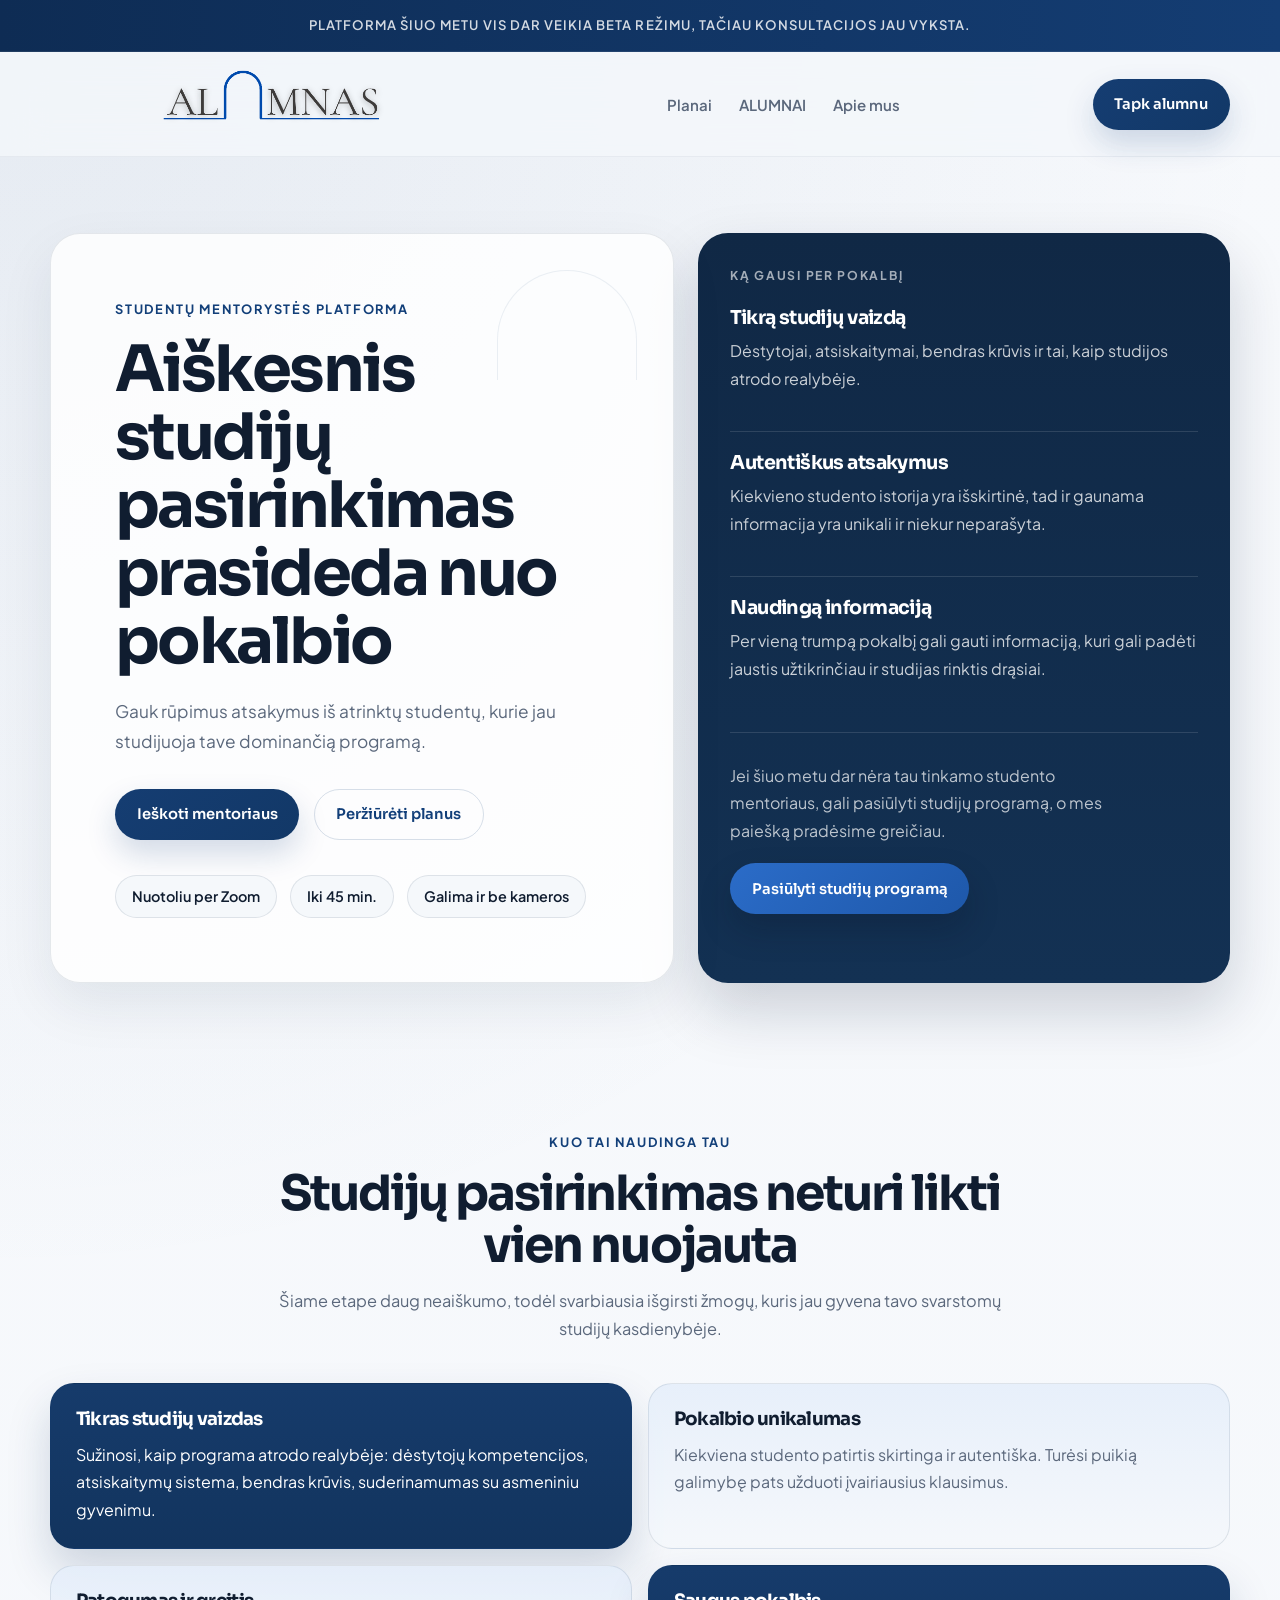
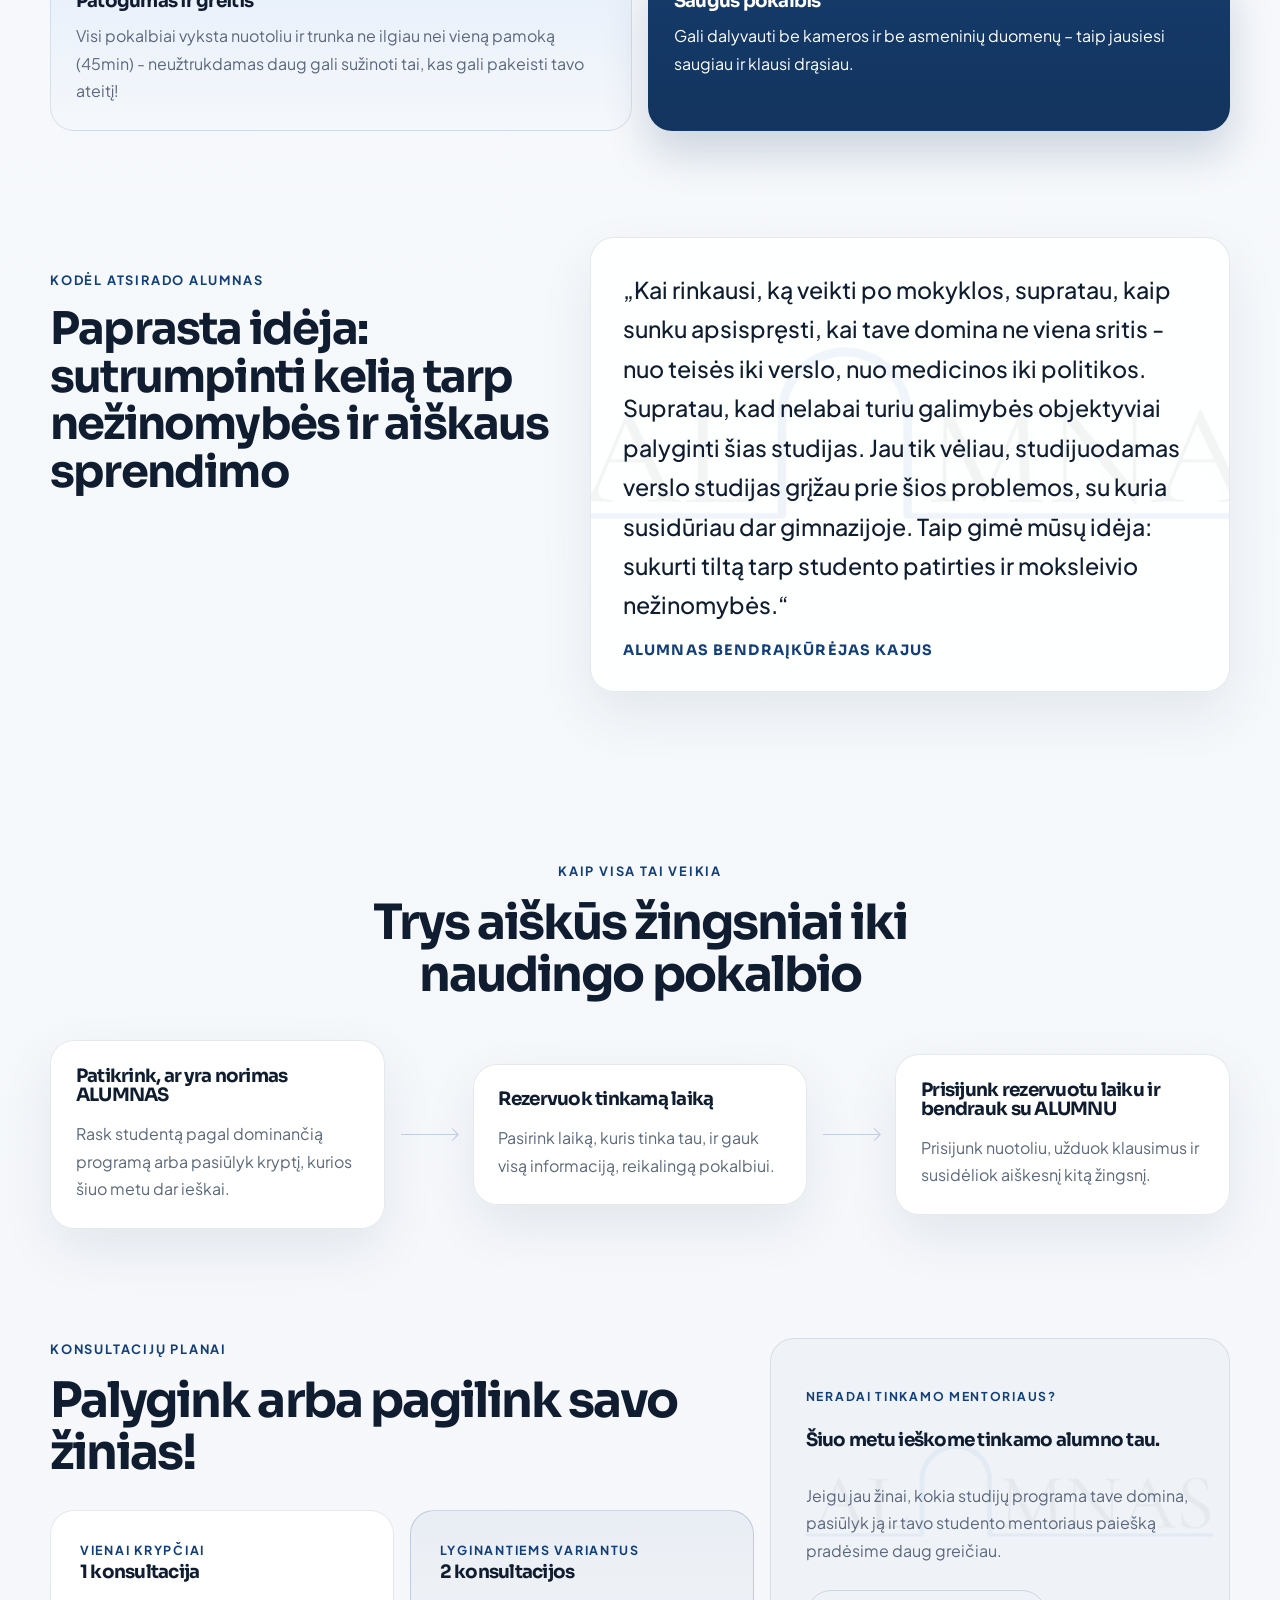
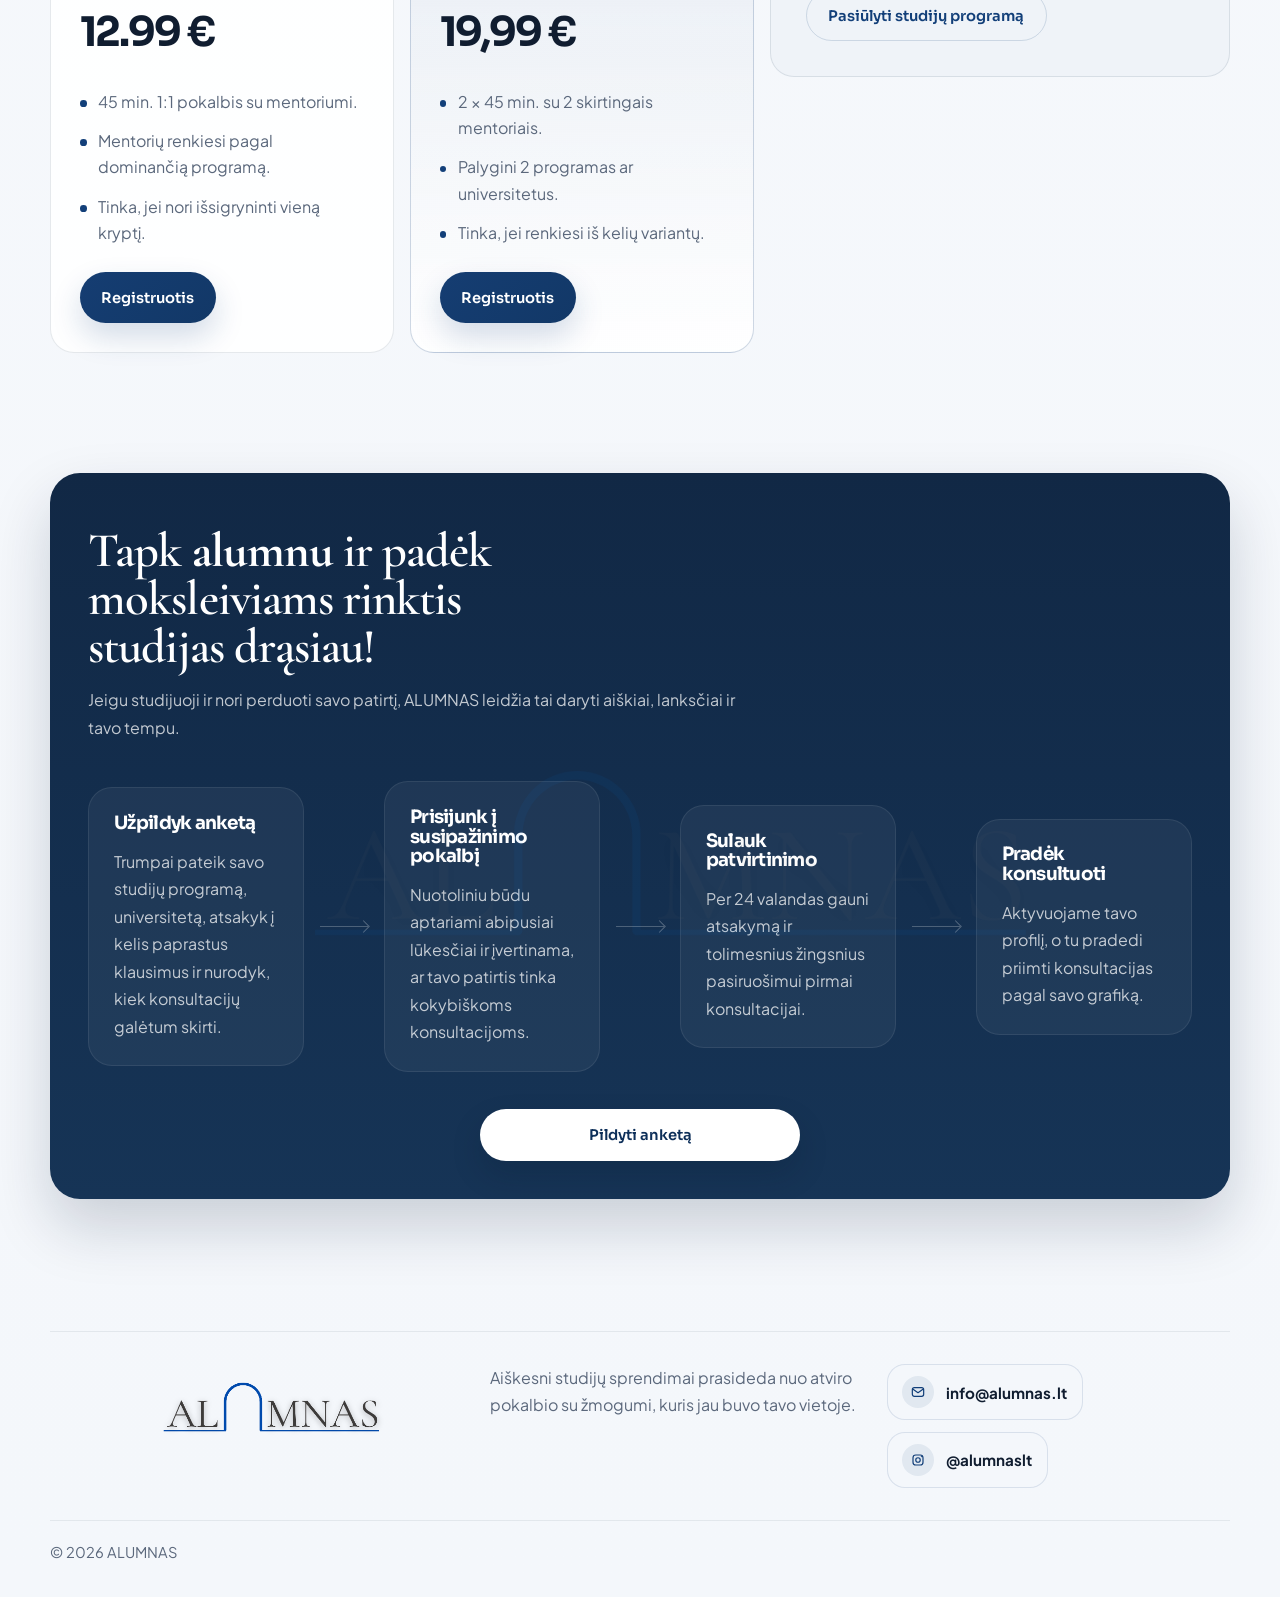
==== index.html @ aba734ac "Add files via upload" ====
<!DOCTYPE html>
<html lang="lt">
  <head>
    <meta charset="UTF-8" />
    <meta name="viewport" content="width=device-width, initial-scale=1.0" />
    <title>ALUMNAS | Studentų mentorystės platforma</title>
    <meta
      name="description"
      content="ALUMNAS padeda moksleiviams aiškiau pasirinkti studijas per pokalbius su studentais, kurie jau studijuoja dominančias programas."
    />
    <meta property="og:title" content="ALUMNAS | Studentų mentorystės platforma" />
    <meta
      property="og:description"
      content="Gauk atsakymus iš studentų, kurie jau studijuoja tave dominančią programą."
    />
    <meta property="og:type" content="website" />
    <meta property="theme-color" content="#123f79" />
    <link rel="preconnect" href="https://fonts.googleapis.com" />
    <link rel="preconnect" href="https://fonts.gstatic.com" crossorigin />
    <link
      href="https://fonts.googleapis.com/css2?family=Cormorant+Garamond:wght@500;600;700&amp;family=Plus+Jakarta+Sans:wght@400;500;600;700;800&amp;family=Sora:wght@400;500;600;700;800&amp;display=swap"
      rel="stylesheet"
    />
    <link rel="stylesheet" href="./styles.css" />
  </head>
  <body>
    <div class="top-note">
      <p>Platforma šiuo metu vis dar veikia beta režimu, tačiau konsultacijos jau vyksta.</p>
    </div>

    <header class="site-header">
      <div class="container header-inner">
        <a class="brand-link" href="#pradžia" aria-label="ALUMNAS pradžia">
          <span class="brand-logo brand-logo-dark" aria-hidden="true">
            <img src="./assets/alumnas-logo-clean.png" alt="" />
          </span>
          <span class="sr-only">ALUMNAS</span>
        </a>

        <nav class="site-nav" aria-label="Pagrindinė navigacija">
          <a href="#planai">Planai</a>
          <a href="./mentoriai.html">ALUMNAI</a>
          <a href="./apie-mus.html">Apie mus</a>
        </nav>

        <a
          class="button button-primary"
          href="https://forms.gle/oHEPFvfFwPesfQu49"
          target="_blank"
          rel="noopener noreferrer"
        >
          Tapk alumnu
        </a>
      </div>
    </header>

    <main id="pradžia">
      <section class="hero">
        <div class="container hero-grid">
          <div class="hero-copy">
            <p class="eyebrow">Studentų mentorystės platforma</p>
            <h1>Aiškesnis studijų pasirinkimas prasideda nuo pokalbio</h1>
            <p class="hero-text">
              Gauk rūpimus atsakymus iš atrinktų studentų, kurie jau studijuoja tave
              dominančią programą.
            </p>

            <div class="hero-actions">
              <a
                class="button button-primary"
                href="./mentoriai.html"
              >
                Ieškoti mentoriaus
              </a>
              <a class="button button-secondary" href="#planai">Peržiūrėti planus</a>
            </div>

            <ul class="hero-meta">
              <li>Nuotoliu per Zoom</li>
              <li>Iki 45 min.</li>
              <li>Galima ir be kameros</li>
            </ul>
          </div>

          <aside class="hero-panel">
            <p class="panel-label">Ką gausi per pokalbį</p>

            <div class="panel-list">
              <article>
                <h2>Tikrą studijų vaizdą</h2>
                <p>
                  Dėstytojai, atsiskaitymai, bendras krūvis ir tai, kaip studijos
                  atrodo realybėje.
                </p>
              </article>

              <article>
                <h2>Autentiškus atsakymus</h2>
                <p>
                  Kiekvieno studento istorija yra išskirtinė, tad ir gaunama
                  informacija yra unikali ir niekur neparašyta.
                </p>
              </article>

              <article>
                <h2>Naudingą informaciją</h2>
                <p>
                  Per vieną trumpą pokalbį gali gauti informaciją, kuri gali
                  padėti jaustis užtikrinčiau ir studijas rinktis drąsiai.
                </p>
              </article>
            </div>

            <div class="panel-foot">
              <p>
                Jei šiuo metu dar nėra tau tinkamo studento mentoriaus, gali pasiūlyti
                studijų programą, o mes paiešką pradėsime greičiau.
              </p>
              <a
                class="panel-button"
                href="https://forms.gle/Wdv8qS5zdkdKtjoA7"
                target="_blank"
                rel="noopener noreferrer"
              >
                Pasiūlyti studijų programą
              </a>
            </div>
          </aside>
        </div>
      </section>

      <section class="section" id="nauda">
        <div class="container section-head">
          <p class="eyebrow">Kuo tai naudinga tau</p>
          <h2>Studijų pasirinkimas neturi likti vien nuojauta</h2>
          <p class="section-text">
            Šiame etape daug neaiškumo, todėl svarbiausia išgirsti žmogų, kuris jau
            gyvena tavo svarstomų studijų kasdienybėje.
          </p>
        </div>

        <div class="container benefit-grid">
          <article class="benefit-card benefit-card-accent">
            <h3>Tikras studijų vaizdas</h3>
            <p>
              Sužinosi, kaip programa atrodo realybėje: dėstytojų kompetencijos,
              atsiskaitymų sistema, bendras krūvis, suderinamumas su asmeniniu gyvenimu.
            </p>
          </article>

          <article class="benefit-card benefit-card-soft">
            <h3>Pokalbio unikalumas</h3>
            <p>
              Kiekviena studento patirtis skirtinga ir autentiška. Turėsi puikią
              galimybę pats užduoti įvairiausius klausimus.
            </p>
          </article>

          <article class="benefit-card benefit-card-soft">
            <h3>Patogumas ir greitis</h3>
            <p>
              Visi pokalbiai vyksta nuotoliu ir trunka ne ilgiau nei vieną pamoką
              (45min) - neužtrukdamas daug gali sužinoti tai, kas gali pakeisti
              tavo ateitį!
            </p>
          </article>

          <article class="benefit-card benefit-card-accent">
            <h3>Saugus pokalbis</h3>
            <p>
              Gali dalyvauti be kameros ir be asmeninių duomenų – taip jausiesi
              saugiau ir klausi drąsiau.
            </p>
          </article>
        </div>
      </section>

      <section class="section quote-section">
        <div class="container quote-wrap">
          <div class="quote-intro">
            <p class="eyebrow">Kodėl atsirado ALUMNAS</p>
            <h2>Paprasta idėja: sutrumpinti kelią tarp nežinomybės ir aiškaus sprendimo</h2>
          </div>

          <blockquote class="quote-card">
            <div class="quote-watermark" aria-hidden="true">
              <img src="./assets/alumnas-logo-clean.png" alt="" />
            </div>
            <p>
              „Kai rinkausi, ką veikti po mokyklos, supratau, kaip sunku
              apsispręsti, kai tave domina ne viena sritis - nuo teisės iki
              verslo, nuo medicinos iki politikos. Supratau, kad nelabai turiu
              galimybės objektyviai palyginti šias studijas. Jau tik vėliau,
              studijuodamas verslo studijas grįžau prie šios problemos, su kuria
              susidūriau dar gimnazijoje. Taip gimė mūsų idėja: sukurti tiltą
              tarp studento patirties ir moksleivio nežinomybės.“
            </p>
            <footer>ALUMNAS bendraįkūrėjas Kajus</footer>
          </blockquote>
        </div>
      </section>

      <section class="section" id="veikimas">
        <div class="container section-head">
          <p class="eyebrow">Kaip visa tai veikia</p>
          <h2>Trys aiškūs žingsniai iki naudingo pokalbio</h2>
        </div>

        <div class="container arrow-steps arrow-steps-light">
          <article class="arrow-step">
            <h3>Patikrink, ar yra norimas ALUMNAS</h3>
            <p>
              Rask studentą pagal dominančią programą arba pasiūlyk kryptį, kurios
              šiuo metu dar ieškai.
            </p>
          </article>

          <div class="step-arrow" aria-hidden="true">
            <span></span>
          </div>

          <article class="arrow-step">
            <h3>Rezervuok tinkamą laiką</h3>
            <p>
              Pasirink laiką, kuris tinka tau, ir gauk visą informaciją, reikalingą
              pokalbiui.
            </p>
          </article>

          <div class="step-arrow" aria-hidden="true">
            <span></span>
          </div>

          <article class="arrow-step">
            <h3>Prisijunk rezervuotu laiku ir bendrauk su ALUMNU</h3>
            <p>
              Prisijunk nuotoliu, užduok klausimus ir susidėliok aiškesnį kitą žingsnį.
            </p>
          </article>
        </div>
      </section>

      <section class="section plans-section" id="planai">
        <div class="container plans-layout">
          <div class="plans-main">
            <div class="section-head section-head-left">
              <p class="eyebrow">Konsultacijų planai</p>
              <h2>Palygink arba pagilink savo žinias!</h2>
            </div>

            <div class="pricing-grid">
              <article class="pricing-card">
                <p class="price-tag">Vienai krypčiai</p>
                <h3>1 konsultacija</h3>
                <p class="price">12.99 €</p>
                <ul>
                  <li>45 min. 1:1 pokalbis su mentoriumi.</li>
                  <li>Mentorių renkiesi pagal dominančią programą.</li>
                  <li>Tinka, jei nori išsigryninti vieną kryptį.</li>
                </ul>
                <a
                  class="button button-primary"
                  href="https://forms.gle/Wdv8qS5zdkdKtjoA7"
                  target="_blank"
                  rel="noopener noreferrer"
                >
                  Registruotis
                </a>
              </article>

              <article class="pricing-card pricing-card-featured">
                <p class="price-tag">Lyginantiems variantus</p>
                <h3>2 konsultacijos</h3>
                <p class="price">19,99 €</p>
                <ul>
                  <li>2 × 45 min. su 2 skirtingais mentoriais.</li>
                  <li>Palygini 2 programas ar universitetus.</li>
                  <li>Tinka, jei renkiesi iš kelių variantų.</li>
                </ul>
                <a
                  class="button button-primary"
                  href="https://forms.gle/Wdv8qS5zdkdKtjoA7"
                  target="_blank"
                  rel="noopener noreferrer"
                >
                  Registruotis
                </a>
              </article>
            </div>
          </div>

          <aside class="plans-side">
            <div class="plans-watermark" aria-hidden="true">
              <img src="./assets/alumnas-logo-clean.png" alt="" />
            </div>
            <p class="side-label">Neradai tinkamo mentoriaus?</p>
            <h3>Šiuo metu ieškome tinkamo alumno tau.</h3>
            <p>
              Jeigu jau žinai, kokia studijų programa tave domina, pasiūlyk ją ir
              tavo studento mentoriaus paiešką pradėsime daug greičiau.
            </p>
            <a
              class="button button-secondary"
              href="https://forms.gle/Wdv8qS5zdkdKtjoA7"
              target="_blank"
              rel="noopener noreferrer"
            >
              Pasiūlyti studijų programą
            </a>
          </aside>
        </div>
      </section>

      <section class="section mentor-section" id="alumnas">
        <div class="container mentor-wrap">
          <div class="mentor-watermark" aria-hidden="true">
            <img src="./assets/alumnas-logo-clean.png" alt="" />
          </div>
          <div class="mentor-head">
            <h2>Tapk <strong>alumnu</strong> ir padėk moksleiviams rinktis studijas drąsiau!</h2>
            <p class="mentor-text">
              Jeigu studijuoji ir nori perduoti savo patirtį, ALUMNAS leidžia tai
              daryti aiškiai, lanksčiai ir tavo tempu.
            </p>
          </div>

          <div class="arrow-steps arrow-steps-dark">
            <article class="arrow-step">
              <h3>Užpildyk anketą</h3>
              <p>
                Trumpai pateik savo studijų programą, universitetą, atsakyk į kelis
                paprastus klausimus ir nurodyk, kiek konsultacijų galėtum skirti.
              </p>
            </article>

            <div class="step-arrow" aria-hidden="true">
              <span></span>
            </div>

            <article class="arrow-step">
              <h3>Prisijunk į susipažinimo pokalbį</h3>
              <p>
                Nuotoliniu būdu aptariami abipusiai lūkesčiai ir įvertinama, ar tavo
                patirtis tinka kokybiškoms konsultacijoms.
              </p>
            </article>

            <div class="step-arrow" aria-hidden="true">
              <span></span>
            </div>

            <article class="arrow-step">
              <h3>Sulauk patvirtinimo</h3>
              <p>
                Per 24 valandas gauni atsakymą ir tolimesnius žingsnius pasiruošimui
                pirmai konsultacijai.
              </p>
            </article>

            <div class="step-arrow" aria-hidden="true">
              <span></span>
            </div>

            <article class="arrow-step">
              <h3>Pradėk konsultuoti</h3>
              <p>
                Aktyvuojame tavo profilį, o tu pradedi priimti konsultacijas pagal savo
                grafiką.
              </p>
            </article>
          </div>

          <div class="mentor-cta">
            <a
              class="button button-light"
              href="https://forms.gle/oHEPFvfFwPesfQu49"
              target="_blank"
              rel="noopener noreferrer"
            >
              Pildyti anketą
            </a>
          </div>
        </div>
      </section>
    </main>

    <footer class="site-footer" id="kontaktai">
      <div class="container footer-top">
        <a class="brand-link footer-brand" href="#pradžia" aria-label="ALUMNAS pradžia">
          <span class="brand-logo brand-logo-dark" aria-hidden="true">
            <img src="./assets/alumnas-logo-clean.png" alt="" />
          </span>
          <span class="sr-only">ALUMNAS</span>
        </a>

        <div class="footer-copy">
          <p>
            Aiškesni studijų sprendimai prasideda nuo atviro pokalbio su žmogumi,
            kuris jau buvo tavo vietoje.
          </p>
        </div>

        <div class="footer-links">
          <a class="footer-contact-link" href="mailto:info@alumnas.lt">
            <span class="footer-contact-icon" aria-hidden="true">
              <svg viewBox="0 0 24 24" fill="none">
                <path d="M4 7.5 12 13l8-5.5" stroke="currentColor" stroke-width="1.8" stroke-linecap="round" stroke-linejoin="round" />
                <rect x="3.5" y="5.5" width="17" height="13" rx="3" stroke="currentColor" stroke-width="1.8" />
              </svg>
            </span>
            <span>info@alumnas.lt</span>
          </a>
          <a
            class="footer-contact-link"
            href="https://www.instagram.com/alumnaslt/"
            target="_blank"
            rel="noopener noreferrer"
          >
            <span class="footer-contact-icon" aria-hidden="true">
              <svg viewBox="0 0 24 24" fill="none">
                <rect x="4.5" y="4.5" width="15" height="15" rx="4.2" stroke="currentColor" stroke-width="1.8" />
                <circle cx="12" cy="12" r="3.35" stroke="currentColor" stroke-width="1.8" />
                <circle cx="17.1" cy="6.9" r="1" fill="currentColor" />
              </svg>
            </span>
            <span>@alumnaslt</span>
          </a>
        </div>
      </div>

      <div class="container footer-bottom">
        <p>&copy; <span id="year">2026</span> ALUMNAS</p>
      </div>
    </footer>

    <script src="./script.js"></script>
  </body>
</html>
---- styles.css ----
:root {
  --bg: #f4f7fb;
  --surface: #ffffff;
  --surface-muted: #eef3f8;
  --surface-deep: #102845;
  --surface-deep-soft: #16365c;
  --ink: #101d30;
  --ink-muted: #5b687c;
  --line: rgba(16, 40, 69, 0.1);
  --line-strong: rgba(16, 40, 69, 0.16);
  --brand: #123f79;
  --brand-strong: #0d2f59;
  --brand-accent: #004aad;
  --white-soft: rgba(255, 255, 255, 0.78);
  --shadow-soft: 0 22px 54px rgba(16, 40, 69, 0.08);
  --shadow-deep: 0 28px 60px rgba(10, 29, 54, 0.18);
  --radius-xl: 30px;
  --radius-lg: 24px;
  --radius-md: 18px;
  --max-width: 1180px;
}

*,
*::before,
*::after {
  box-sizing: border-box;
}

html {
  scroll-behavior: smooth;
}

body {
  margin: 0;
  color: var(--ink);
  font-family: "Plus Jakarta Sans", sans-serif;
  background:
    radial-gradient(circle at top left, rgba(18, 63, 121, 0.08), transparent 26%),
    linear-gradient(180deg, #f7f9fc 0%, #f4f7fb 100%);
}

img {
  display: block;
  max-width: 100%;
}

a {
  color: inherit;
  text-decoration: none;
}

p {
  margin: 0;
  color: var(--ink-muted);
  line-height: 1.72;
}

h1,
h2,
h3 {
  margin: 0;
  color: var(--ink);
  line-height: 1.06;
  letter-spacing: -0.04em;
  font-family: "Sora", sans-serif;
}

ul {
  margin: 0;
  padding: 0;
  list-style: none;
}

.container {
  width: min(calc(100% - 40px), var(--max-width));
  margin: 0 auto;
}

.sr-only {
  position: absolute;
  width: 1px;
  height: 1px;
  padding: 0;
  margin: -1px;
  overflow: hidden;
  clip: rect(0, 0, 0, 0);
  white-space: nowrap;
  border: 0;
}

.top-note {
  border-bottom: 1px solid rgba(255, 255, 255, 0.08);
  background: linear-gradient(90deg, #0e2c54 0%, #143d73 100%);
  text-align: center;
  padding: 0.9rem 1rem;
}

.top-note p {
  color: rgba(255, 255, 255, 0.82);
  font-size: 0.82rem;
  font-weight: 600;
  letter-spacing: 0.08em;
  text-transform: uppercase;
}

.site-header {
  position: sticky;
  top: 0;
  z-index: 30;
  backdrop-filter: blur(20px);
  background: rgba(244, 247, 251, 0.84);
  border-bottom: 1px solid rgba(16, 40, 69, 0.06);
}

.header-inner {
  min-height: 88px;
  display: flex;
  align-items: center;
  justify-content: space-between;
  gap: 1.5rem;
}

.brand-link {
  display: inline-flex;
  align-items: center;
}

.brand-logo {
  width: 424px;
  height: 104px;
  overflow: hidden;
  display: inline-flex;
  align-items: center;
  justify-content: center;
}

.brand-logo img {
  width: 100%;
  height: 100%;
  object-fit: contain;
  transform: scale(3.85);
  transform-origin: center;
}

.brand-logo-light {
  width: 290px;
  height: 72px;
}

.brand-logo-light img {
  transform: scale(2.75);
}

.site-nav {
  display: flex;
  align-items: center;
  gap: 1.7rem;
}

.site-nav a {
  color: var(--ink-muted);
  font-size: 0.94rem;
  font-weight: 600;
}

.site-nav a.is-active {
  color: var(--brand);
}

.button {
  min-height: 3.2rem;
  padding: 0 1.35rem;
  border-radius: 999px;
  display: inline-flex;
  align-items: center;
  justify-content: center;
  font-family: "Sora", sans-serif;
  font-size: 0.92rem;
  font-weight: 600;
  transition:
    transform 180ms ease,
    background-color 180ms ease,
    box-shadow 180ms ease,
    border-color 180ms ease,
    color 180ms ease;
}

.button:hover,
.button:focus-visible {
  transform: translateY(-1px);
}

.button-primary {
  color: #ffffff;
  background: linear-gradient(135deg, #153d72 0%, #123867 100%);
  box-shadow: 0 14px 30px rgba(18, 63, 121, 0.18);
}

.button-secondary {
  color: var(--brand);
  background: transparent;
  border: 1px solid rgba(18, 63, 121, 0.16);
}

.button-light {
  color: var(--brand-strong);
  background: #ffffff;
  box-shadow: 0 14px 30px rgba(8, 22, 41, 0.18);
}

.hero {
  padding: 4.75rem 0 4rem;
}

.hero-grid {
  display: grid;
  grid-template-columns: minmax(0, 1.08fr) minmax(320px, 0.92fr);
  gap: 1.5rem;
  align-items: stretch;
}

.hero-copy {
  position: relative;
  padding: 4rem;
  border: 1px solid var(--line);
  border-radius: var(--radius-xl);
  background: rgba(255, 255, 255, 0.82);
  box-shadow: var(--shadow-soft);
}

.hero-copy::after {
  content: "";
  position: absolute;
  right: 2.25rem;
  top: 2.2rem;
  width: 140px;
  height: 110px;
  border: 1px solid rgba(18, 63, 121, 0.08);
  border-bottom: 0;
  border-radius: 999px 999px 0 0;
}

.eyebrow {
  color: var(--brand);
  font-size: 0.8rem;
  font-weight: 700;
  letter-spacing: 0.14em;
  text-transform: uppercase;
}

.eyebrow-light {
  color: rgba(255, 255, 255, 0.72);
}

.hero h1 {
  max-width: 11ch;
  margin-top: 1rem;
  font-size: clamp(3rem, 5vw, 4.9rem);
}

.hero-text {
  max-width: 38rem;
  margin-top: 1.35rem;
  font-size: 1.08rem;
}

.hero-actions {
  display: flex;
  flex-wrap: wrap;
  gap: 0.9rem;
  margin-top: 2rem;
}

.hero-meta {
  margin-top: 2.2rem;
  display: flex;
  flex-wrap: wrap;
  gap: 0.8rem;
}

.hero-meta li {
  padding: 0.72rem 1rem;
  border-radius: 999px;
  border: 1px solid var(--line);
  background: rgba(244, 247, 251, 0.86);
  color: var(--ink);
  font-size: 0.9rem;
  font-weight: 600;
}

.hero-panel {
  padding: 2rem;
  border-radius: var(--radius-xl);
  background: linear-gradient(180deg, var(--surface-deep) 0%, #133153 100%);
  box-shadow: var(--shadow-deep);
}

.panel-label {
  color: rgba(255, 255, 255, 0.62);
  font-size: 0.76rem;
  font-weight: 700;
  letter-spacing: 0.14em;
  text-transform: uppercase;
}

.panel-list {
  margin-top: 1.35rem;
  display: grid;
  gap: 1.15rem;
}

.panel-list article {
  padding: 1.3rem 0;
  border-top: 1px solid rgba(255, 255, 255, 0.12);
}

.panel-list article:first-child {
  border-top: 0;
  padding-top: 0;
}

.panel-list h2 {
  color: #ffffff;
  font-size: 1.2rem;
  letter-spacing: -0.03em;
  margin-bottom: 0.2rem;
}

.panel-list p {
  margin-top: 0.55rem;
  color: var(--white-soft);
}

.panel-foot {
  margin-top: 1.8rem;
  padding-top: 1.8rem;
  border-top: 1px solid rgba(255, 255, 255, 0.12);
  display: grid;
  gap: 1.2rem;
}

.panel-foot p {
  color: rgba(255, 255, 255, 0.72);
  max-width: 24rem;
}

.panel-button {
  display: inline-flex;
  align-items: center;
  justify-content: center;
  min-height: 3.15rem;
  width: fit-content;
  padding: 0 1.35rem;
  border-radius: 999px;
  color: #ffffff;
  background: linear-gradient(135deg, #2b6cc8 0%, #1e58aa 100%);
  box-shadow: 0 16px 32px rgba(7, 19, 38, 0.22);
  font-family: "Sora", sans-serif;
  font-size: 0.92rem;
  font-weight: 600;
}

.section {
  padding: 5.25rem 0;
}

.section-head {
  max-width: 46rem;
  text-align: center;
}

.section-head h2 {
  margin-top: 0.95rem;
  font-size: clamp(2.2rem, 3.8vw, 3.5rem);
}

.section-head-left {
  text-align: left;
}

.section-text {
  margin-top: 1rem;
  font-size: 1.02rem;
}

.benefit-grid {
  margin-top: 2.5rem;
  display: grid;
  grid-template-columns: repeat(2, minmax(0, 1fr));
  gap: 1rem;
}

.benefit-card,
.process-card,
.pricing-card,
.mentor-card,
.plans-side,
.quote-card {
  border: 1px solid var(--line);
  border-radius: var(--radius-lg);
  background: rgba(255, 255, 255, 0.88);
}

.benefit-card {
  padding: 1.55rem;
}

.benefit-card-accent {
  background: linear-gradient(180deg, #163b6b 0%, #12345e 100%);
  border-color: rgba(18, 63, 121, 0.05);
  box-shadow: 0 22px 44px rgba(18, 52, 94, 0.18);
}

.benefit-card-accent h3,
.benefit-card-accent p {
  color: #ffffff;
}

.benefit-card-soft {
  background: linear-gradient(180deg, rgba(229, 238, 250, 0.92), rgba(244, 247, 251, 0.92));
}

.benefit-card h3,
.pricing-card h3,
.plans-side h3,
.arrow-step h3 {
  font-size: 1.15rem;
}

.benefit-card p,
.plans-side p,
.arrow-step p {
  margin-top: 0.75rem;
}

.quote-section {
  padding-top: 1.4rem;
}

.quote-wrap {
  display: grid;
  grid-template-columns: minmax(0, 0.9fr) minmax(0, 1.1fr);
  gap: 1rem;
  align-items: stretch;
}

.quote-intro {
  padding: 2rem 0;
}

.quote-intro h2 {
  margin-top: 0.95rem;
  font-size: clamp(2rem, 3.5vw, 3rem);
}

.quote-card {
  position: relative;
  margin: 0;
  padding: 2rem;
  box-shadow: var(--shadow-soft);
  isolation: isolate;
  overflow: hidden;
}

.quote-watermark {
  position: absolute;
  inset: 0;
  display: flex;
  align-items: center;
  justify-content: center;
  pointer-events: none;
  z-index: 0;
}

.quote-watermark img {
  width: 100%;
  height: 100%;
  object-fit: contain;
  opacity: 0.055;
  filter: brightness(1.05);
  transform: scale(3.1);
  transform-origin: center;
}

.quote-card p {
  position: relative;
  z-index: 1;
  color: var(--ink);
  font-size: clamp(1.15rem, 1.9vw, 1.45rem);
  font-weight: 500;
  line-height: 1.7;
}

.quote-card footer {
  position: relative;
  z-index: 1;
  margin-top: 1rem;
  color: var(--brand);
  font-family: "Sora", sans-serif;
  font-size: 0.9rem;
  font-weight: 700;
  letter-spacing: 0.08em;
  text-transform: uppercase;
}

.arrow-steps {
  margin-top: 2.5rem;
  display: grid;
  grid-template-columns: minmax(0, 1fr) 56px minmax(0, 1fr) 56px minmax(0, 1fr);
  gap: 1rem;
  align-items: center;
}

.arrow-steps-dark {
  grid-template-columns:
    minmax(0, 1fr) 48px minmax(0, 1fr) 48px minmax(0, 1fr) 48px minmax(0, 1fr);
}

.arrow-step {
  padding: 1.55rem;
  border-radius: var(--radius-lg);
}

.arrow-step h3 {
  margin-bottom: 0.95rem;
}

.arrow-step p {
  margin-top: 0;
}

.arrow-steps-light .arrow-step {
  border: 1px solid var(--line);
  background: rgba(255, 255, 255, 0.92);
  box-shadow: var(--shadow-soft);
}

.arrow-steps-dark .arrow-step {
  border: 1px solid rgba(255, 255, 255, 0.08);
  background: rgba(255, 255, 255, 0.05);
}

.arrow-steps-dark .arrow-step h3 {
  color: #ffffff;
}

.arrow-steps-dark .arrow-step p {
  color: rgba(255, 255, 255, 0.74);
}

.step-arrow {
  display: inline-flex;
  align-items: center;
  justify-content: center;
}

.step-arrow span {
  position: relative;
  display: block;
  width: 100%;
  height: 1px;
}

.arrow-steps-light .step-arrow span {
  background: rgba(18, 63, 121, 0.22);
}

.arrow-steps-dark .step-arrow span {
  background: rgba(255, 255, 255, 0.24);
}

.step-arrow span::after {
  content: "";
  position: absolute;
  right: 0;
  top: -4px;
  width: 9px;
  height: 9px;
  border-top: 1px solid;
  border-right: 1px solid;
  transform: rotate(45deg);
}

.arrow-steps-light .step-arrow span::after {
  border-color: rgba(18, 63, 121, 0.24);
}

.arrow-steps-dark .step-arrow span::after {
  border-color: rgba(255, 255, 255, 0.28);
}

.plans-section {
  padding-top: 1.6rem;
}

.plans-layout {
  display: grid;
  grid-template-columns: minmax(0, 1.1fr) minmax(300px, 0.72fr);
  gap: 1rem;
  align-items: start;
}

.pricing-grid {
  margin-top: 2rem;
  display: grid;
  grid-template-columns: repeat(2, minmax(0, 1fr));
  gap: 1rem;
}

.pricing-card {
  padding: 1.8rem;
}

.pricing-card-featured {
  border-color: rgba(18, 63, 121, 0.2);
  background: linear-gradient(180deg, rgba(18, 63, 121, 0.05), rgba(255, 255, 255, 0.9));
}

.price-tag {
  color: var(--brand);
  font-size: 0.78rem;
  font-weight: 700;
  letter-spacing: 0.14em;
  text-transform: uppercase;
}

.price {
  margin-top: 1rem;
  color: var(--ink);
  font-family: "Sora", sans-serif;
  font-size: 2.55rem;
  font-weight: 700;
  letter-spacing: -0.05em;
}

.pricing-card ul {
  margin: 1.35rem 0 1.6rem;
  display: grid;
  gap: 0.8rem;
}

.pricing-card li {
  position: relative;
  padding-left: 1.15rem;
  color: var(--ink-muted);
  line-height: 1.65;
}

.pricing-card li::before {
  content: "";
  position: absolute;
  left: 0;
  top: 0.7rem;
  width: 0.42rem;
  height: 0.42rem;
  border-radius: 50%;
  background: var(--brand);
}

.plans-side {
  position: relative;
  padding: 2.2rem;
  background: rgba(238, 243, 248, 0.94);
  isolation: isolate;
  display: grid;
  gap: 1.25rem;
  overflow: hidden;
}

.plans-watermark {
  position: absolute;
  inset: 0;
  display: flex;
  align-items: center;
  justify-content: center;
  pointer-events: none;
  z-index: 0;
}

.plans-watermark img {
  width: 100%;
  height: 100%;
  object-fit: contain;
  opacity: 0.052;
  filter: brightness(1.05);
  transform: translateX(-2%) scale(2.25);
  transform-origin: center;
}

.side-label {
  position: relative;
  z-index: 1;
  color: var(--brand);
  font-size: 0.76rem;
  font-weight: 700;
  letter-spacing: 0.14em;
  text-transform: uppercase;
}

.plans-side h3 {
  position: relative;
  z-index: 1;
  margin-top: 0.2rem;
}

.plans-side p {
  position: relative;
  z-index: 1;
  max-width: 28rem;
}

.plans-side .button {
  position: relative;
  z-index: 1;
  width: fit-content;
  margin-top: 0.35rem;
}

.mentor-section {
  padding-top: 2.25rem;
}

.mentor-wrap {
  position: relative;
  padding: 2.4rem;
  border-radius: var(--radius-xl);
  background: linear-gradient(180deg, #112845 0%, #163456 100%);
  box-shadow: var(--shadow-deep);
  overflow: hidden;
}

.mentor-head {
  position: relative;
  z-index: 1;
}

.mentor-watermark {
  position: absolute;
  inset: 0;
  display: flex;
  align-items: center;
  justify-content: center;
  pointer-events: none;
  z-index: 0;
}

.mentor-watermark img {
  width: min(448%, 4800px);
  height: auto;
  object-fit: contain;
  opacity: 0.053;
  filter: brightness(1.8);
  transform: translate(0, 4%) scaleX(1.12) scaleY(1.14);
}

.mentor-head h2 {
  margin-top: 1rem;
  max-width: 18ch;
  color: #ffffff;
  font-size: clamp(2.3rem, 3.8vw, 4.1rem);
  font-family: "Cormorant Garamond", serif;
  font-weight: 600;
  letter-spacing: -0.02em;
  line-height: 0.98;
}

.mentor-head h2 strong {
  font-weight: 700;
}

.mentor-text {
  margin-top: 1rem;
  max-width: 42rem;
  color: rgba(255, 255, 255, 0.74);
}

.mentor-cta {
  margin-top: 2.35rem;
  display: flex;
  justify-content: center;
}

.mentor-cta .button {
  min-width: 320px;
  padding-left: 2.15rem;
  padding-right: 2.15rem;
}

.site-footer {
  padding: 3rem 0 2rem;
}

.footer-top {
  padding: 2rem 0;
  border-top: 1px solid rgba(16, 40, 69, 0.08);
  display: grid;
  grid-template-columns: 0.9fr 1fr 0.9fr;
  gap: 1rem;
  align-items: start;
}

.footer-copy p {
  max-width: 30rem;
}

.footer-links {
  display: grid;
  gap: 0.7rem;
  justify-items: start;
}

.footer-links a {
  font-size: 0.94rem;
  font-weight: 600;
}

.footer-contact-copy {
  max-width: 19rem;
  margin-top: 0.2rem;
  font-size: 0.92rem;
  line-height: 1.68;
}

.footer-contact-link {
  display: inline-flex;
  align-items: center;
  gap: 0.75rem;
  min-height: 3.2rem;
  padding: 0.7rem 0.9rem;
  border: 1px solid rgba(18, 63, 121, 0.12);
  border-radius: 18px;
  background: rgba(244, 247, 251, 0.92);
}

.footer-contact-link span:last-child {
  color: var(--ink);
  font-size: 0.95rem;
  font-weight: 700;
}

.footer-contact-icon {
  width: 2rem;
  height: 2rem;
  border-radius: 999px;
  display: inline-flex;
  align-items: center;
  justify-content: center;
  background: rgba(18, 63, 121, 0.08);
  color: var(--brand);
  flex-shrink: 0;
}

.footer-contact-icon svg {
  width: 1rem;
  height: 1rem;
}

.footer-bottom {
  padding-top: 1.2rem;
  border-top: 1px solid rgba(16, 40, 69, 0.08);
}

.footer-bottom p {
  font-size: 0.92rem;
}

@media (max-width: 1080px) {
  .site-header {
    position: static;
  }

  .header-inner {
    min-height: auto;
    padding: 1rem 0;
    flex-wrap: wrap;
  }

  .hero-grid,
  .quote-wrap,
  .plans-layout,
  .footer-top {
    grid-template-columns: 1fr;
  }

  .site-nav {
    order: 3;
    width: 100%;
    flex-wrap: wrap;
    justify-content: center;
    gap: 0.8rem 1.15rem;
  }
}

@media (max-width: 820px) {
  .site-nav {
    justify-content: flex-start;
    gap: 0.9rem 1.2rem;
  }

  .hero-copy,
  .hero-panel,
  .mentor-wrap {
    padding: 1.6rem;
  }

  .benefit-grid,
  .pricing-grid {
    grid-template-columns: 1fr;
  }

  .hero h1 {
    max-width: 12ch;
  }

  .mentor-head {
    padding-right: 0;
  }

  .brand-logo-mentor {
    position: static;
    margin-bottom: 0.9rem;
  }

  .arrow-steps,
  .arrow-steps-dark {
    grid-template-columns: 1fr;
  }

  .plans-side .button,
  .panel-button {
    width: 100%;
  }

  .step-arrow {
    min-height: 28px;
  }

  .step-arrow span {
    width: 1px;
    height: 100%;
  }

  .step-arrow span::after {
    top: auto;
    bottom: 0;
    left: -4px;
    right: auto;
    transform: rotate(135deg);
  }

  .footer-contact-link {
    width: 100%;
  }
}

@media (max-width: 640px) {
  .container {
    width: min(calc(100% - 28px), var(--max-width));
  }

  .top-note {
    padding: 0.72rem 0.9rem;
  }

  .top-note p {
    font-size: 0.72rem;
  }

  .brand-logo {
    width: 318px;
    height: 80px;
  }

  .brand-logo-light {
    width: 240px;
    height: 62px;
  }

  .brand-logo img,
  .brand-logo-light img {
    transform: scale(2.75);
  }

  .mentor-watermark img {
    width: min(399%, 2940px);
    transform: translate(0, 2%) scaleX(1.08) scaleY(1.08);
    opacity: 0.049;
  }

  .quote-watermark img {
    opacity: 0.05;
    transform: scale(3.35);
  }

  .plans-watermark img {
    transform: translateX(-2%) scale(2.4);
    opacity: 0.048;
  }

  .mentor-cta .button {
    min-width: 100%;
  }

  .hero,
  .section {
    padding: 4rem 0;
  }

  .hero-copy {
    padding: 1.5rem;
  }

  .hero-copy::after {
    width: 92px;
    height: 72px;
    right: 1.1rem;
    top: 1.3rem;
  }

  .hero-actions,
  .hero-meta {
    flex-direction: column;
  }

  .button {
    width: 100%;
  }

  .hero-meta li {
    width: 100%;
    text-align: center;
  }

  .section-head h2,
  .quote-intro h2,
  .mentor-head h2 {
    line-height: 1.05;
  }
}

.about-page {
  background:
    radial-gradient(circle at top left, rgba(18, 63, 121, 0.1), transparent 28%),
    linear-gradient(180deg, #f7f9fc 0%, #f2f6fb 100%);
}

.about-main {
  overflow: hidden;
}

.page-hero {
  padding: 4.8rem 0 2.4rem;
}

.about-hero-grid {
  display: grid;
  grid-template-columns: minmax(0, 1.02fr) minmax(320px, 0.98fr);
  gap: 1.25rem;
  align-items: stretch;
}

.about-hero-copy {
  padding: 3.25rem;
  border: 1px solid var(--line);
  border-radius: var(--radius-xl);
  background:
    radial-gradient(circle at top right, rgba(18, 63, 121, 0.08), transparent 28%),
    rgba(255, 255, 255, 0.82);
  box-shadow: var(--shadow-soft);
}

.about-hero-copy h1 {
  max-width: 12ch;
  margin-top: 1rem;
  font-size: clamp(3rem, 5vw, 4.85rem);
}

.about-lead {
  max-width: 40rem;
  margin-top: 1.35rem;
  font-size: 1.04rem;
}

.about-hero-points {
  margin-top: 2rem;
  display: flex;
  flex-wrap: wrap;
  gap: 0.8rem;
}

.about-hero-points span {
  padding: 0.78rem 1rem;
  border: 1px solid rgba(18, 63, 121, 0.12);
  border-radius: 999px;
  background: rgba(244, 247, 251, 0.92);
  color: var(--ink);
  font-size: 0.9rem;
  font-weight: 600;
}

.about-gallery {
  display: grid;
  grid-template-columns: repeat(2, minmax(0, 1fr));
  gap: 1rem;
}

.about-photo {
  position: relative;
  min-height: 290px;
  padding: 1.35rem;
  border: 1px solid rgba(18, 63, 121, 0.08);
  border-radius: var(--radius-xl);
  background:
    linear-gradient(180deg, rgba(14, 44, 84, 0.18), rgba(14, 44, 84, 0.5)),
    radial-gradient(circle at top, rgba(91, 138, 205, 0.34), transparent 42%),
    linear-gradient(180deg, #cddcf0 0%, #8faed2 100%);
  box-shadow: var(--shadow-soft);
  overflow: hidden;
  isolation: isolate;
}

.about-photo::before {
  content: "";
  position: absolute;
  inset: 0;
  background:
    linear-gradient(180deg, rgba(10, 29, 54, 0.02), rgba(10, 29, 54, 0.4)),
    url("./assets/alumnas-logo-clean.png") center/180% no-repeat;
  opacity: 0.18;
  z-index: 0;
}

.about-photo-wide {
  min-height: 100%;
  grid-row: span 2;
}

.about-photo-badge,
.about-photo-copy {
  position: relative;
  z-index: 1;
}

.about-photo-badge {
  display: inline-flex;
  align-items: center;
  min-height: 2rem;
  padding: 0 0.8rem;
  border-radius: 999px;
  background: rgba(255, 255, 255, 0.16);
  color: #ffffff;
  font-size: 0.78rem;
  font-weight: 700;
  letter-spacing: 0.08em;
  text-transform: uppercase;
}

.about-photo-copy {
  position: absolute;
  left: 1.35rem;
  right: 1.35rem;
  bottom: 1.35rem;
}

.about-photo-copy p,
.about-photo-copy span {
  color: #ffffff;
}

.about-photo-copy p {
  font-family: "Sora", sans-serif;
  font-size: 1.35rem;
  font-weight: 700;
}

.about-photo-copy span {
  display: block;
  margin-top: 0.4rem;
  max-width: 19rem;
  color: rgba(255, 255, 255, 0.76);
}

.about-story-section {
  padding-top: 2rem;
}

.about-story-grid {
  display: grid;
  grid-template-columns: minmax(0, 1fr) minmax(0, 0.92fr);
  gap: 1rem;
  align-items: stretch;
}

.about-story-card {
  padding: 2rem;
  border: 1px solid var(--line);
  border-radius: var(--radius-xl);
  background: rgba(255, 255, 255, 0.88);
  box-shadow: var(--shadow-soft);
}

.about-story-card-accent {
  background: linear-gradient(180deg, #112d52 0%, #153862 100%);
  border-color: rgba(255, 255, 255, 0.06);
}

.about-story-card h2 {
  margin-top: 1rem;
  max-width: 14ch;
  color: #ffffff;
  font-size: clamp(2rem, 3.6vw, 3.25rem);
  font-family: "Cormorant Garamond", serif;
  font-weight: 600;
  line-height: 0.98;
  letter-spacing: -0.02em;
}

.about-story-card p + p {
  margin-top: 1rem;
}

.about-story-card-accent p:not(.eyebrow) {
  margin-top: 1rem;
  max-width: 34rem;
  color: rgba(255, 255, 255, 0.74);
}

.about-timeline {
  margin-top: 1.2rem;
  display: grid;
  gap: 1rem;
}

.about-timeline-item {
  display: grid;
  grid-template-columns: 52px minmax(0, 1fr);
  gap: 1rem;
  align-items: start;
}

.about-timeline-item strong {
  width: 52px;
  height: 52px;
  border-radius: 16px;
  display: inline-flex;
  align-items: center;
  justify-content: center;
  background: linear-gradient(135deg, rgba(18, 63, 121, 0.12), rgba(18, 63, 121, 0.04));
  color: var(--brand);
  font-family: "Sora", sans-serif;
  font-size: 1rem;
}

.about-timeline-item h3 {
  font-size: 1.05rem;
}

.about-timeline-item p {
  margin-top: 0.5rem;
}

.founders-section {
  padding-top: 2rem;
}

.founders-grid {
  margin-top: 2.5rem;
  display: grid;
  grid-template-columns: repeat(2, minmax(0, 1fr));
  gap: 1rem;
}

.founder-card,
.value-card,
.about-cta-card {
  border: 1px solid var(--line);
  border-radius: var(--radius-lg);
  background: rgba(255, 255, 255, 0.9);
  box-shadow: var(--shadow-soft);
}

.founder-card {
  padding: 1.8rem;
}

.founder-role {
  color: var(--brand);
  font-size: 0.8rem;
  font-weight: 700;
  letter-spacing: 0.14em;
  text-transform: uppercase;
}

.founder-card h3 {
  margin-top: 0.85rem;
  font-size: 1.3rem;
}

.founder-card p:last-child {
  margin-top: 0.9rem;
}

.values-grid {
  display: grid;
  grid-template-columns: repeat(3, minmax(0, 1fr));
  gap: 1rem;
}

.value-card {
  padding: 1.65rem;
}

.value-card h3 {
  margin-top: 0.8rem;
  font-size: 1.15rem;
}

.value-card p:last-child {
  margin-top: 0.75rem;
}

.about-cta-section {
  padding-top: 1.6rem;
}

.about-cta-card {
  padding: 2rem;
  display: flex;
  align-items: center;
  justify-content: space-between;
  gap: 1.5rem;
}

.about-cta-card h2 {
  margin-top: 0.9rem;
  max-width: 16ch;
  font-size: clamp(2rem, 3.4vw, 3rem);
}

.about-cta-actions {
  display: flex;
  flex-wrap: wrap;
  gap: 0.9rem;
  justify-content: flex-end;
}

@media (max-width: 1080px) {
  .about-hero-grid,
  .about-story-grid,
  .values-grid,
  .about-cta-card {
    grid-template-columns: 1fr;
  }

  .about-cta-card {
    display: grid;
  }
}

@media (max-width: 820px) {
  .about-hero-copy,
  .about-story-card,
  .founder-card,
  .value-card,
  .about-cta-card {
    padding: 1.6rem;
  }

  .about-gallery,
  .founders-grid,
  .values-grid {
    grid-template-columns: 1fr;
  }

  .about-photo-wide {
    min-height: 360px;
    grid-row: auto;
  }
}

@media (max-width: 640px) {
  .page-hero {
    padding-top: 4rem;
  }

  .about-hero-copy {
    padding: 1.5rem;
  }

  .about-hero-copy h1 {
    max-width: 11ch;
  }

  .about-hero-points {
    flex-direction: column;
  }

  .about-photo {
    min-height: 260px;
  }

  .about-photo-copy {
    left: 1rem;
    right: 1rem;
    bottom: 1rem;
  }

  .about-timeline-item {
    grid-template-columns: 44px minmax(0, 1fr);
    gap: 0.85rem;
  }

  .about-timeline-item strong {
    width: 44px;
    height: 44px;
    border-radius: 14px;
  }

  .about-cta-actions {
    width: 100%;
  }
}

.about-main {
  padding: 3.75rem 0 1rem;
}

.about-editorial {
  padding-bottom: 1.5rem;
}

.about-intro {
  display: block;
}

.about-intro-copy h1 {
  max-width: 17ch;
  margin-top: 0.9rem;
  font-size: clamp(2.7rem, 4.4vw, 4.5rem);
  line-height: 0.98;
  letter-spacing: -0.05em;
}

.about-mosaic {
  margin-top: 2.3rem;
  display: grid;
  grid-template-columns: minmax(0, 0.88fr) minmax(360px, 1.12fr);
  column-gap: 0.45rem;
  row-gap: 1rem;
  align-items: stretch;
}

.about-shot {
  position: relative;
  min-width: 0;
  margin: 0;
  border-radius: 28px;
  overflow: hidden;
  border: 1px solid rgba(18, 63, 121, 0.08);
  background:
    linear-gradient(180deg, rgba(18, 63, 121, 0.1), rgba(18, 63, 121, 0.18)),
    linear-gradient(180deg, #d7e1ee 0%, #a8bfdc 100%);
  box-shadow: var(--shadow-soft);
}

.about-shot::before {
  content: "";
  position: absolute;
  inset: 0;
  background: url("./assets/alumnas-logo-clean.png") center/145% no-repeat;
  opacity: 0.08;
  pointer-events: none;
}

.about-shot img {
  position: relative;
  z-index: 1;
  width: 100%;
  height: 100%;
  object-fit: cover;
}

.about-shot-group {
  aspect-ratio: 16 / 11.8;
  min-height: 255px;
}

.about-shot-portrait {
  aspect-ratio: 4 / 5;
  min-height: 220px;
}

.about-story-brief {
  min-width: 0;
  position: relative;
  z-index: 1;
  padding: 1.5rem;
  border-radius: 28px;
  border: 1px solid rgba(16, 40, 69, 0.1);
  background: rgba(255, 255, 255, 0.8);
  box-shadow: var(--shadow-soft);
  display: flex;
  flex-direction: column;
  justify-content: flex-end;
}

.about-story-brief p:last-child {
  margin-top: 1rem;
  font-size: 1rem;
  line-height: 1.82;
}

.founders-compact {
  padding-top: 2.1rem;
}

.founders-compact-head {
  display: grid;
  justify-items: center;
  text-align: center;
}

.founders-compact-head h2 {
  margin-top: 0;
  max-width: 18ch;
  font-size: clamp(2rem, 3.6vw, 3.1rem);
  line-height: 1.04;
}

.founders-compact-grid {
  margin-top: 1.75rem;
  display: grid;
  grid-template-columns: repeat(2, minmax(220px, 280px));
  max-width: 860px;
  margin-left: auto;
  margin-right: auto;
  justify-content: space-between;
  gap: 3.5rem;
}

.founder-compact-card {
  display: grid;
  gap: 1rem;
}

.founder-compact-copy {
  padding: 0.4rem 0.15rem 0;
}

.founder-compact-copy h3 {
  margin-top: 0.55rem;
  font-size: 1.22rem;
}

.founder-compact-copy p:last-child {
  margin-top: 0.75rem;
  max-width: 26rem;
}

.mentors-page {
  background:
    radial-gradient(circle at top left, rgba(18, 63, 121, 0.1), transparent 28%),
    linear-gradient(180deg, #f7f9fc 0%, #f2f6fb 100%);
}

.mentors-main {
  overflow: hidden;
}

.mentors-hero {
  padding: 2.2rem 0 2.2rem;
}

.mentors-hero-visual {
  position: relative;
  min-height: clamp(230px, 28vw, 330px);
  border: 1px solid var(--line);
  border-radius: var(--radius-xl);
  overflow: hidden;
  box-shadow: var(--shadow-soft);
  background: #d9e3ef;
}

.mentors-hero-visual img {
  width: 100%;
  height: 100%;
  object-fit: cover;
  object-position: 52% 58%;
  transform: scale(1.28);
  transform-origin: center center;
}

.mentors-hero-visual::after {
  content: "";
  position: absolute;
  inset: 0;
  background:
    linear-gradient(90deg, rgba(247, 249, 252, 0.12) 0%, rgba(247, 249, 252, 0.02) 42%, rgba(10, 29, 54, 0.12) 100%),
    linear-gradient(180deg, rgba(255, 255, 255, 0.02), rgba(255, 255, 255, 0));
}

.mentors-hero-overlay {
  position: absolute;
  left: 2rem;
  right: auto;
  bottom: 2rem;
  z-index: 1;
  max-width: 34rem;
  padding: 1.45rem 1.55rem;
  border: 1px solid rgba(255, 255, 255, 0.34);
  border-radius: 26px;
  background: rgba(255, 255, 255, 0.72);
  backdrop-filter: blur(14px);
  box-shadow: 0 18px 36px rgba(16, 40, 69, 0.12);
}

.mentors-hero-overlay .eyebrow-light {
  color: var(--brand);
}

.mentors-hero-overlay h1 {
  max-width: 10ch;
  margin-top: 0.8rem;
  color: var(--ink);
  font-size: clamp(2.5rem, 4.8vw, 4.35rem);
}

.mentors-hero-overlay .mentors-lead {
  max-width: 31rem;
  margin-top: 1rem;
  color: var(--ink-muted);
  font-size: 1.02rem;
}

.mentors-directory-section {
  padding-top: 0.65rem;
}

.mentors-directory-shell {
  display: grid;
  gap: 1.25rem;
}

.mentor-directory-toolbar {
  position: sticky;
  top: 104px;
  z-index: 12;
  padding: 1.4rem;
  border: 1px solid var(--line);
  border-radius: var(--radius-lg);
  background: rgba(255, 255, 255, 0.9);
  box-shadow: var(--shadow-soft);
}

.mentor-filter-grid {
  display: grid;
  grid-template-columns: minmax(0, 1.5fr) repeat(2, minmax(0, 1fr));
  gap: 0.9rem;
}

.mentor-filter-field {
  display: grid;
  gap: 0.45rem;
}

.mentor-filter-field span {
  color: var(--brand);
  font-size: 0.78rem;
  font-weight: 700;
  letter-spacing: 0.08em;
  text-transform: uppercase;
}

.mentor-filter-field input,
.mentor-filter-field select {
  width: 100%;
  min-height: 3.3rem;
  padding: 0 1rem;
  border: 1px solid rgba(18, 63, 121, 0.12);
  border-radius: 18px;
  background: rgba(244, 247, 251, 0.92);
  color: var(--ink);
  font: inherit;
}

.mentor-filter-field input::placeholder {
  color: #8090a7;
}

.mentor-filter-field input:focus,
.mentor-filter-field select:focus {
  outline: 2px solid rgba(18, 63, 121, 0.12);
  border-color: rgba(18, 63, 121, 0.24);
  background: #ffffff;
}

.mentor-directory-meta {
  margin-top: 1rem;
  display: flex;
  align-items: center;
  justify-content: space-between;
  gap: 1rem;
}

.mentor-results-copy {
  color: var(--ink);
  font-size: 0.94rem;
  font-weight: 700;
}

.mentor-reset-button {
  min-height: 3rem;
  width: auto;
  border: 1px solid rgba(18, 63, 121, 0.14);
  cursor: pointer;
}

.mentor-directory-grid {
  display: grid;
  grid-template-columns: repeat(2, minmax(0, 1fr));
  gap: 1rem;
}

.mentor-directory-card {
  padding: 1.4rem;
  border: 1px solid var(--line);
  border-radius: var(--radius-lg);
  background: rgba(255, 255, 255, 0.9);
  box-shadow: var(--shadow-soft);
  height: 100%;
}

.mentor-card-layout {
  display: grid;
  grid-template-columns: 108px minmax(0, 1fr);
  gap: 1.15rem;
  align-items: start;
  height: 100%;
}

.mentor-card-photo-wrap {
  width: 108px;
  height: 108px;
  border-radius: 28px;
  overflow: hidden;
  border: 1px solid rgba(18, 63, 121, 0.08);
  background: linear-gradient(180deg, rgba(229, 238, 250, 0.95), rgba(244, 247, 251, 0.95));
}

.mentor-card-photo {
  width: 100%;
  height: 100%;
  object-fit: cover;
}

.mentor-card-body {
  min-width: 0;
  display: grid;
  gap: 0.95rem;
  height: 100%;
  align-content: start;
  grid-template-rows: auto auto minmax(0, 1fr) auto;
}

.mentor-card-top {
  display: flex;
  align-items: start;
  justify-content: space-between;
  gap: 1rem;
}

.mentor-card-name {
  font-size: 1.58rem;
  line-height: 1.02;
}

.mentor-card-study {
  margin-top: 0.4rem;
  color: var(--ink);
  font-size: 1rem;
  font-weight: 600;
  line-height: 1.45;
}

.mentor-card-year {
  width: fit-content;
  padding: 0.55rem 0.9rem;
  border-radius: 999px;
  background: rgba(18, 63, 121, 0.08);
  color: var(--brand);
  font-size: 0.82rem;
  font-weight: 700;
}

.mentor-card-rating {
  min-width: 74px;
  display: grid;
  justify-items: end;
  gap: 0.25rem;
  text-align: right;
}

.mentor-stars {
  color: #d79b28;
  font-size: 0.92rem;
  letter-spacing: 0.08em;
}

.mentor-rating-value {
  color: var(--ink-muted);
  font-size: 0.85rem;
  font-weight: 700;
}

.mentor-card-facts {
  display: grid;
  gap: 0.65rem;
}

.mentor-card-facts li {
  position: relative;
  padding-left: 1.15rem;
  color: var(--ink-muted);
  line-height: 1.62;
}

.mentor-card-facts li::before {
  content: "";
  position: absolute;
  left: 0;
  top: 0.66rem;
  width: 0.4rem;
  height: 0.4rem;
  border-radius: 50%;
  background: var(--brand);
}

.mentor-card-bottom {
  display: grid;
  gap: 0.9rem;
  align-content: end;
  margin-top: auto;
}

.mentor-card-tags {
  display: flex;
  flex-wrap: wrap;
  gap: 0.55rem;
}

.mentor-card-tag {
  padding: 0.45rem 0.75rem;
  border-radius: 999px;
  background: rgba(238, 243, 248, 0.96);
  color: var(--ink);
  font-size: 0.82rem;
  font-weight: 600;
}

.mentor-card-button {
  min-width: 190px;
  justify-self: start;
}

.mentor-empty-state {
  padding: 2rem;
  border: 1px solid var(--line);
  border-radius: var(--radius-lg);
  background: rgba(255, 255, 255, 0.82);
  box-shadow: var(--shadow-soft);
  text-align: center;
}

.mentor-empty-state h2 {
  font-size: 1.45rem;
}

.mentor-empty-state p {
  max-width: 32rem;
  margin: 0.9rem auto 0;
}

@media (max-width: 1080px) {
  .about-mosaic {
    grid-template-columns: 1fr;
  }

  .mentor-directory-toolbar {
    position: static;
  }

  .mentor-filter-grid,
  .mentor-directory-grid {
    grid-template-columns: 1fr;
  }
}

@media (max-width: 820px) {
  .about-main {
    padding-top: 2.8rem;
  }

  .about-shot-group {
    min-height: 256px;
  }

  .about-shot-portrait {
    min-height: 220px;
  }

  .founders-compact-grid {
    grid-template-columns: repeat(2, minmax(190px, 240px));
    max-width: 620px;
    gap: 2.5rem;
  }

  .mentors-hero-overlay {
    left: 1.4rem;
    right: 1.4rem;
    bottom: 1.4rem;
    max-width: none;
  }

  .mentor-filter-grid {
    grid-template-columns: repeat(2, minmax(0, 1fr));
  }
}

@media (max-width: 640px) {
  .about-main {
    padding-top: 2.3rem;
  }

  .about-intro {
    gap: 1.25rem;
  }

  .about-intro-copy h1 {
    max-width: 11ch;
  }

  .about-mosaic {
    margin-top: 1.5rem;
  }

  .about-story-brief {
    padding: 1.3rem;
  }

  .about-shot-group {
    min-height: 200px;
  }

  .about-shot-portrait {
    min-height: 220px;
  }

  .founders-compact-grid {
    grid-template-columns: 1fr;
    max-width: 280px;
    margin-left: auto;
    margin-right: auto;
  }

  .mentors-hero {
    padding-top: 1.5rem;
  }

  .mentors-hero-visual {
    min-height: 280px;
  }

  .mentors-hero-overlay {
    left: 1rem;
    right: 1rem;
    bottom: 1rem;
    padding: 1.15rem;
  }

  .mentors-hero-overlay h1 {
    max-width: 11ch;
    font-size: clamp(2rem, 8vw, 3rem);
  }

  .mentor-directory-toolbar {
    padding: 1rem;
  }

  .mentor-filter-grid {
    grid-template-columns: 1fr;
  }

  .mentor-directory-meta {
    align-items: stretch;
    flex-direction: column;
  }

  .mentor-card-layout {
    grid-template-columns: 1fr;
  }

  .mentor-card-photo-wrap {
    width: 88px;
    height: 88px;
  }

  .mentor-card-top {
    flex-direction: column;
  }

  .mentor-card-rating {
    justify-items: start;
    text-align: left;
  }

  .mentor-card-button,
  .mentor-reset-button {
    width: 100%;
    min-width: 0;
  }
}

[hidden] {
  display: none !important;
}

.modal-open {
  overflow: hidden;
}

.mentor-status-banner {
  padding: 1rem 1.15rem;
  border: 1px solid rgba(18, 63, 121, 0.12);
  border-radius: 18px;
  background: rgba(255, 255, 255, 0.88);
  color: var(--ink);
  font-size: 0.95rem;
  font-weight: 600;
}

.mentor-status-banner[data-tone="warning"] {
  background: rgba(255, 248, 232, 0.92);
  border-color: rgba(186, 126, 16, 0.18);
  color: #7c5410;
}

.mentor-status-banner[data-tone="error"] {
  background: rgba(255, 241, 241, 0.92);
  border-color: rgba(180, 52, 52, 0.16);
  color: #9a2d2d;
}

.mentor-status-banner[data-tone="info"] {
  background: rgba(234, 241, 250, 0.92);
  border-color: rgba(18, 63, 121, 0.14);
  color: var(--brand-strong);
}

.mentor-card-meta-row {
  display: flex;
  align-items: center;
  gap: 0.75rem;
  flex-wrap: wrap;
}

.mentor-card-session {
  color: var(--ink-muted);
  font-size: 0.92rem;
  font-weight: 700;
}

.booking-modal-shell {
  position: fixed;
  inset: 0;
  z-index: 60;
  display: flex;
  align-items: center;
  justify-content: center;
  padding: 1.25rem;
}

.booking-modal-backdrop {
  position: absolute;
  inset: 0;
  background: rgba(16, 29, 48, 0.52);
  backdrop-filter: blur(8px);
}

.booking-modal-card {
  position: relative;
  z-index: 1;
  width: min(980px, 100%);
  max-height: min(92vh, 860px);
  overflow: auto;
  padding: 1.45rem;
  border: 1px solid rgba(18, 63, 121, 0.08);
  border-radius: 30px;
  background: rgba(248, 250, 253, 0.98);
  box-shadow: var(--shadow-deep);
}

.booking-modal-close {
  position: sticky;
  top: 0;
  z-index: 2;
  margin-left: auto;
  width: 3rem;
  height: 3rem;
  border: 0;
  border-radius: 999px;
  background: rgba(18, 63, 121, 0.08);
  color: var(--brand);
  font-size: 1.9rem;
  line-height: 1;
  cursor: pointer;
}

.booking-modal-header {
  margin-top: 0.5rem;
}

.booking-modal-profile {
  display: grid;
  grid-template-columns: 132px minmax(0, 1fr);
  gap: 1.2rem;
  align-items: start;
}

.booking-modal-photo-wrap {
  width: 132px;
  height: 132px;
  border-radius: 32px;
  overflow: hidden;
  border: 1px solid rgba(18, 63, 121, 0.08);
  background: linear-gradient(180deg, rgba(229, 238, 250, 0.95), rgba(244, 247, 251, 0.95));
}

.booking-modal-photo {
  width: 100%;
  height: 100%;
  object-fit: cover;
}

.booking-modal-profile-copy h2 {
  margin-top: 0.7rem;
  font-size: clamp(2rem, 3vw, 2.6rem);
}

.booking-modal-profile-copy p:last-child {
  margin-top: 0.8rem;
  max-width: 42rem;
}

.booking-modal-badges {
  margin-top: 1rem;
  display: flex;
  flex-wrap: wrap;
  gap: 0.6rem;
}

.booking-modal-badges span {
  padding: 0.55rem 0.85rem;
  border-radius: 999px;
  background: rgba(18, 63, 121, 0.08);
  color: var(--brand);
  font-size: 0.84rem;
  font-weight: 700;
}

.booking-modal-grid {
  margin-top: 1.5rem;
  display: grid;
  grid-template-columns: minmax(0, 0.92fr) minmax(0, 1.08fr);
  gap: 1rem;
}

.booking-modal-panel {
  padding: 1.35rem;
  border: 1px solid var(--line);
  border-radius: 24px;
  background: rgba(255, 255, 255, 0.88);
}

.booking-panel-label {
  color: var(--brand);
  font-size: 0.78rem;
  font-weight: 700;
  letter-spacing: 0.08em;
  text-transform: uppercase;
}

.booking-panel-label-spaced {
  margin-top: 1.4rem;
}

.booking-help-list {
  margin-top: 1rem;
  display: grid;
  gap: 0.8rem;
}

.booking-help-list li {
  position: relative;
  padding-left: 1.15rem;
  color: var(--ink-muted);
  line-height: 1.68;
}

.booking-help-list li::before {
  content: "";
  position: absolute;
  left: 0;
  top: 0.66rem;
  width: 0.42rem;
  height: 0.42rem;
  border-radius: 50%;
  background: var(--brand);
}

.booking-date-grid {
  margin-top: 1rem;
  display: grid;
  grid-template-columns: repeat(auto-fit, minmax(150px, 1fr));
  gap: 0.7rem;
}

.booking-date-chip,
.booking-slot-button {
  border: 1px solid rgba(18, 63, 121, 0.12);
  background: rgba(244, 247, 251, 0.92);
  color: var(--ink);
  cursor: pointer;
  transition:
    transform 180ms ease,
    background-color 180ms ease,
    border-color 180ms ease,
    box-shadow 180ms ease;
}

.booking-date-chip:hover,
.booking-slot-button:hover,
.booking-date-chip:focus-visible,
.booking-slot-button:focus-visible {
  transform: translateY(-1px);
  border-color: rgba(18, 63, 121, 0.24);
  background: #ffffff;
}

.booking-date-chip {
  min-height: 4.4rem;
  padding: 0.85rem 0.9rem;
  border-radius: 20px;
  display: grid;
  gap: 0.35rem;
  text-align: left;
}

.booking-date-chip span {
  color: var(--ink-muted);
  font-size: 0.88rem;
  font-weight: 600;
}

.booking-date-chip strong {
  color: var(--ink);
  font-family: "Sora", sans-serif;
  font-size: 0.98rem;
}

.booking-date-chip.is-active,
.booking-slot-button.is-selected {
  border-color: rgba(18, 63, 121, 0.2);
  background: linear-gradient(180deg, rgba(18, 63, 121, 0.08), rgba(255, 255, 255, 0.96));
  box-shadow: 0 14px 28px rgba(18, 63, 121, 0.1);
}

.booking-slot-grid {
  margin-top: 1rem;
  display: grid;
  grid-template-columns: repeat(auto-fit, minmax(112px, 1fr));
  gap: 0.7rem;
}

.booking-slot-button {
  min-height: 3.3rem;
  padding: 0.6rem 0.85rem;
  border-radius: 18px;
  font-family: "Sora", sans-serif;
  font-size: 0.94rem;
  font-weight: 600;
}

.booking-empty-copy {
  color: var(--ink-muted);
  font-size: 0.95rem;
}

.booking-form {
  margin-top: 1rem;
  padding: 1.35rem;
  border: 1px solid var(--line);
  border-radius: 24px;
  background: rgba(255, 255, 255, 0.9);
}

.booking-form-grid {
  display: grid;
  grid-template-columns: repeat(2, minmax(0, 1fr));
  gap: 0.9rem;
}

.booking-form-field {
  display: grid;
  gap: 0.45rem;
}

.booking-form-field span {
  color: var(--brand);
  font-size: 0.78rem;
  font-weight: 700;
  letter-spacing: 0.08em;
  text-transform: uppercase;
}

.booking-form-field input {
  min-height: 3.3rem;
  padding: 0 1rem;
  border: 1px solid rgba(18, 63, 121, 0.12);
  border-radius: 18px;
  background: rgba(244, 247, 251, 0.92);
  color: var(--ink);
  font: inherit;
}

.booking-form-field input:focus {
  outline: 2px solid rgba(18, 63, 121, 0.12);
  border-color: rgba(18, 63, 121, 0.24);
  background: #ffffff;
}

.booking-form-footer {
  margin-top: 1rem;
  display: grid;
  gap: 0.7rem;
}

.booking-selection-copy {
  color: var(--ink);
  font-weight: 700;
}

.booking-payment-note {
  font-size: 0.94rem;
}

.booking-payment-note.is-warning {
  color: #8e5d13;
}

.booking-submit-button[disabled] {
  cursor: not-allowed;
  opacity: 0.62;
  transform: none;
}

.booking-result-page {
  min-height: 100vh;
  background:
    radial-gradient(circle at top left, rgba(18, 63, 121, 0.1), transparent 28%),
    linear-gradient(180deg, #f7f9fc 0%, #f2f6fb 100%);
}

.booking-result-main {
  min-height: 100vh;
  display: flex;
  align-items: center;
  justify-content: center;
  padding: 2rem 0;
}

.booking-result-section {
  width: 100%;
}

.booking-result-card {
  max-width: 760px;
  margin: 0 auto;
  padding: 2.4rem;
  border: 1px solid var(--line);
  border-radius: 30px;
  background: rgba(255, 255, 255, 0.92);
  box-shadow: var(--shadow-soft);
}

.booking-result-card h1 {
  margin-top: 0.8rem;
  font-size: clamp(2.2rem, 4vw, 3.4rem);
}

.booking-result-copy {
  margin-top: 1rem;
  max-width: 42rem;
  font-size: 1.02rem;
}

.booking-result-card-cancel {
  background:
    linear-gradient(180deg, rgba(255, 250, 241, 0.96), rgba(255, 255, 255, 0.96));
}

.booking-result-details {
  margin-top: 1.5rem;
  display: grid;
  grid-template-columns: repeat(3, minmax(0, 1fr));
  gap: 0.8rem;
}

.booking-result-details div {
  padding: 1rem;
  border: 1px solid rgba(18, 63, 121, 0.1);
  border-radius: 20px;
  background: rgba(244, 247, 251, 0.9);
}

.booking-result-details span {
  display: block;
  color: var(--brand);
  font-size: 0.76rem;
  font-weight: 700;
  letter-spacing: 0.08em;
  text-transform: uppercase;
}

.booking-result-details strong {
  display: block;
  margin-top: 0.55rem;
  color: var(--ink);
  font-size: 0.98rem;
  line-height: 1.5;
}

.booking-result-actions {
  margin-top: 1.5rem;
  display: flex;
  flex-wrap: wrap;
  gap: 0.8rem;
}

.booking-result-button {
  width: auto;
}

@media (max-width: 1080px) {
  .booking-modal-grid,
  .booking-result-details {
    grid-template-columns: 1fr;
  }
}

@media (max-width: 820px) {
  .booking-modal-card,
  .booking-result-card {
    padding: 1.35rem;
  }

  .booking-modal-profile,
  .booking-form-grid {
    grid-template-columns: 1fr;
  }

  .booking-modal-photo-wrap {
    width: 96px;
    height: 96px;
  }
}

@media (max-width: 640px) {
  .booking-modal-shell {
    padding: 0.85rem;
  }

  .booking-date-grid,
  .booking-slot-grid {
    grid-template-columns: 1fr;
  }

  .booking-result-actions,
  .booking-result-button {
    width: 100%;
  }
}
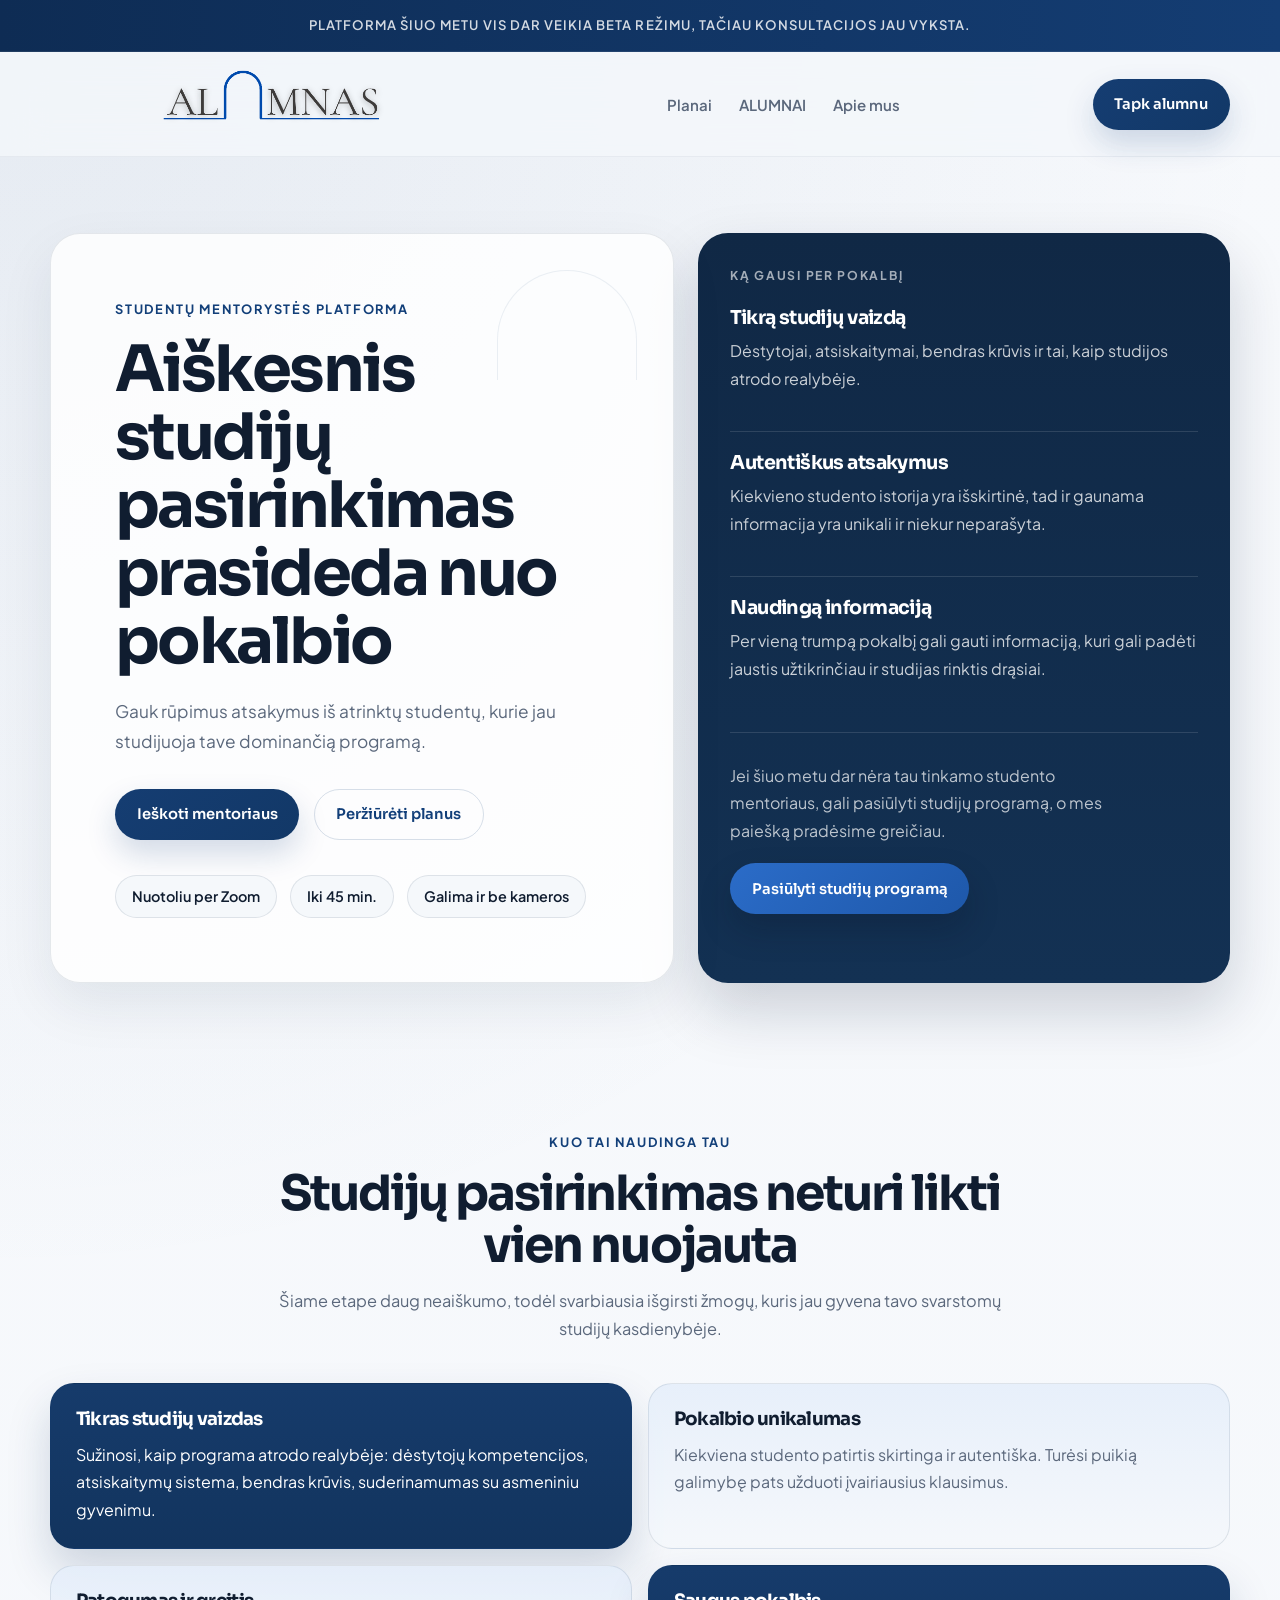
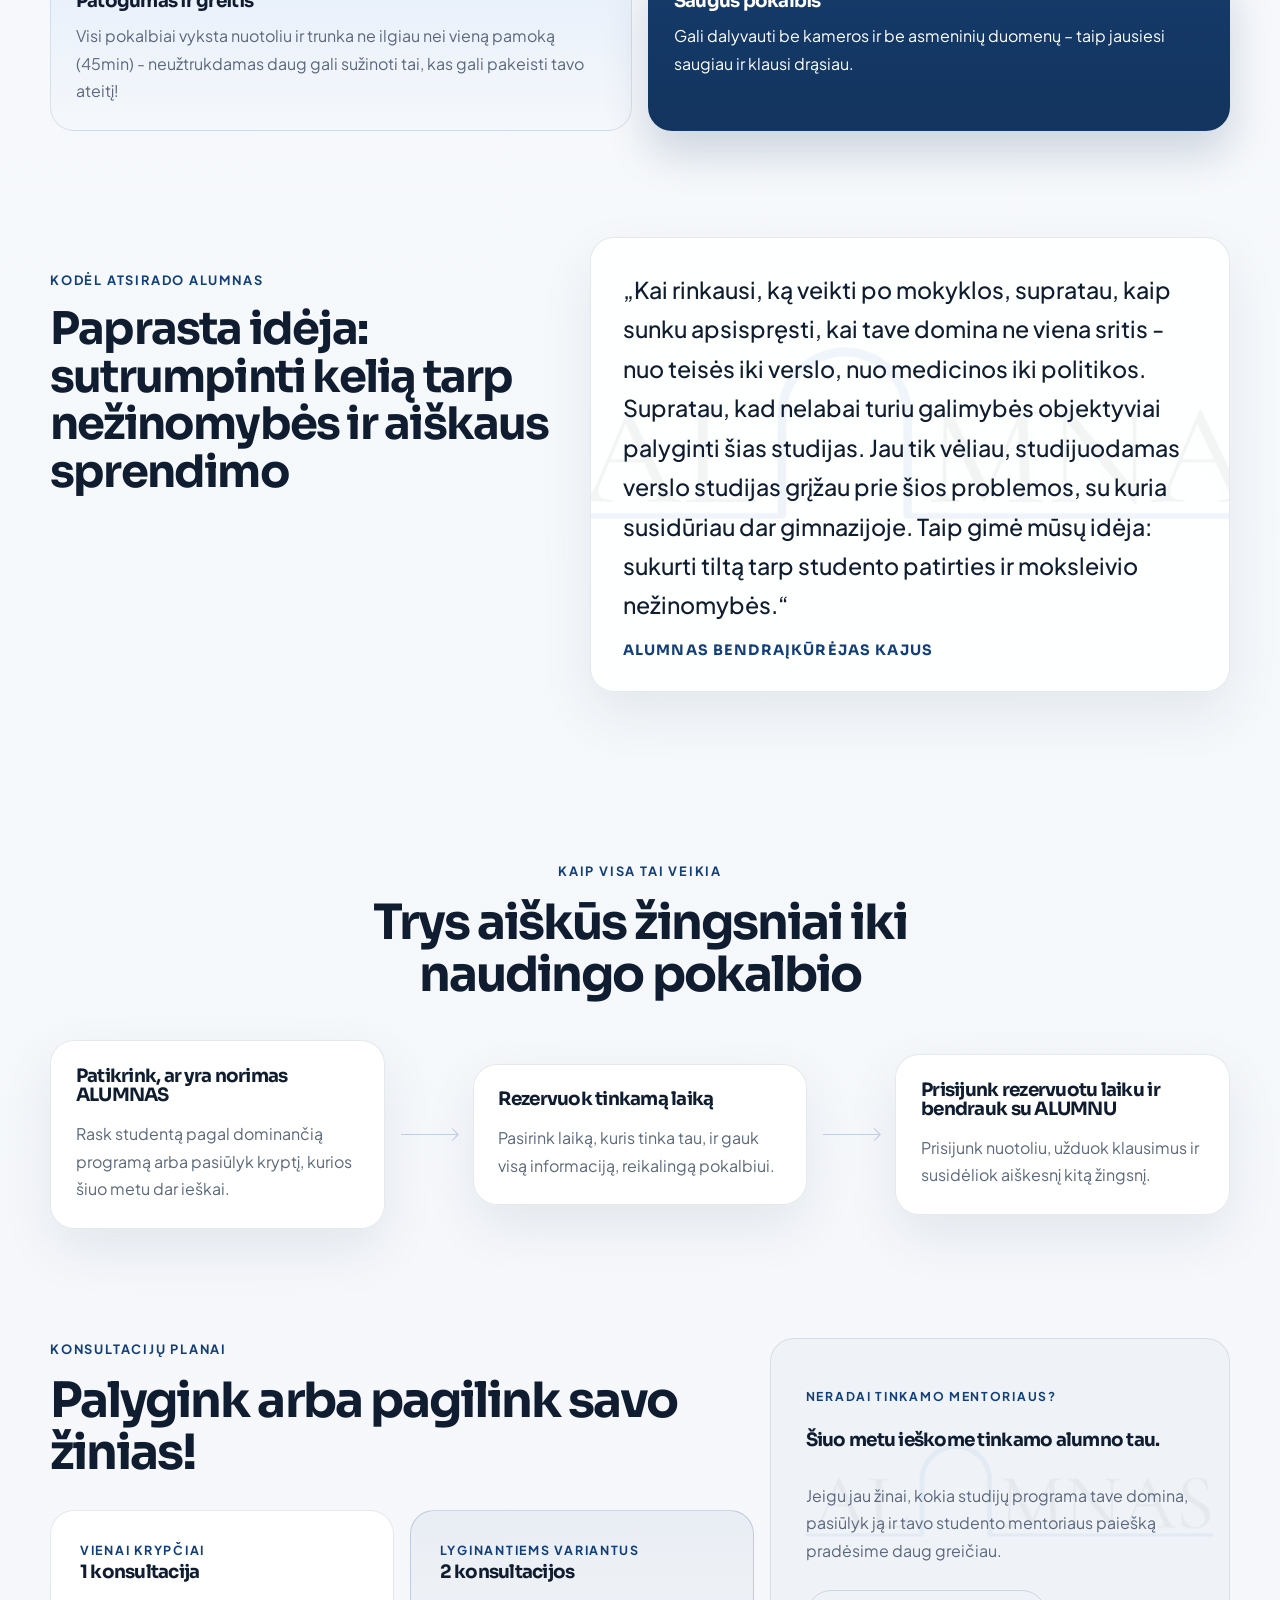
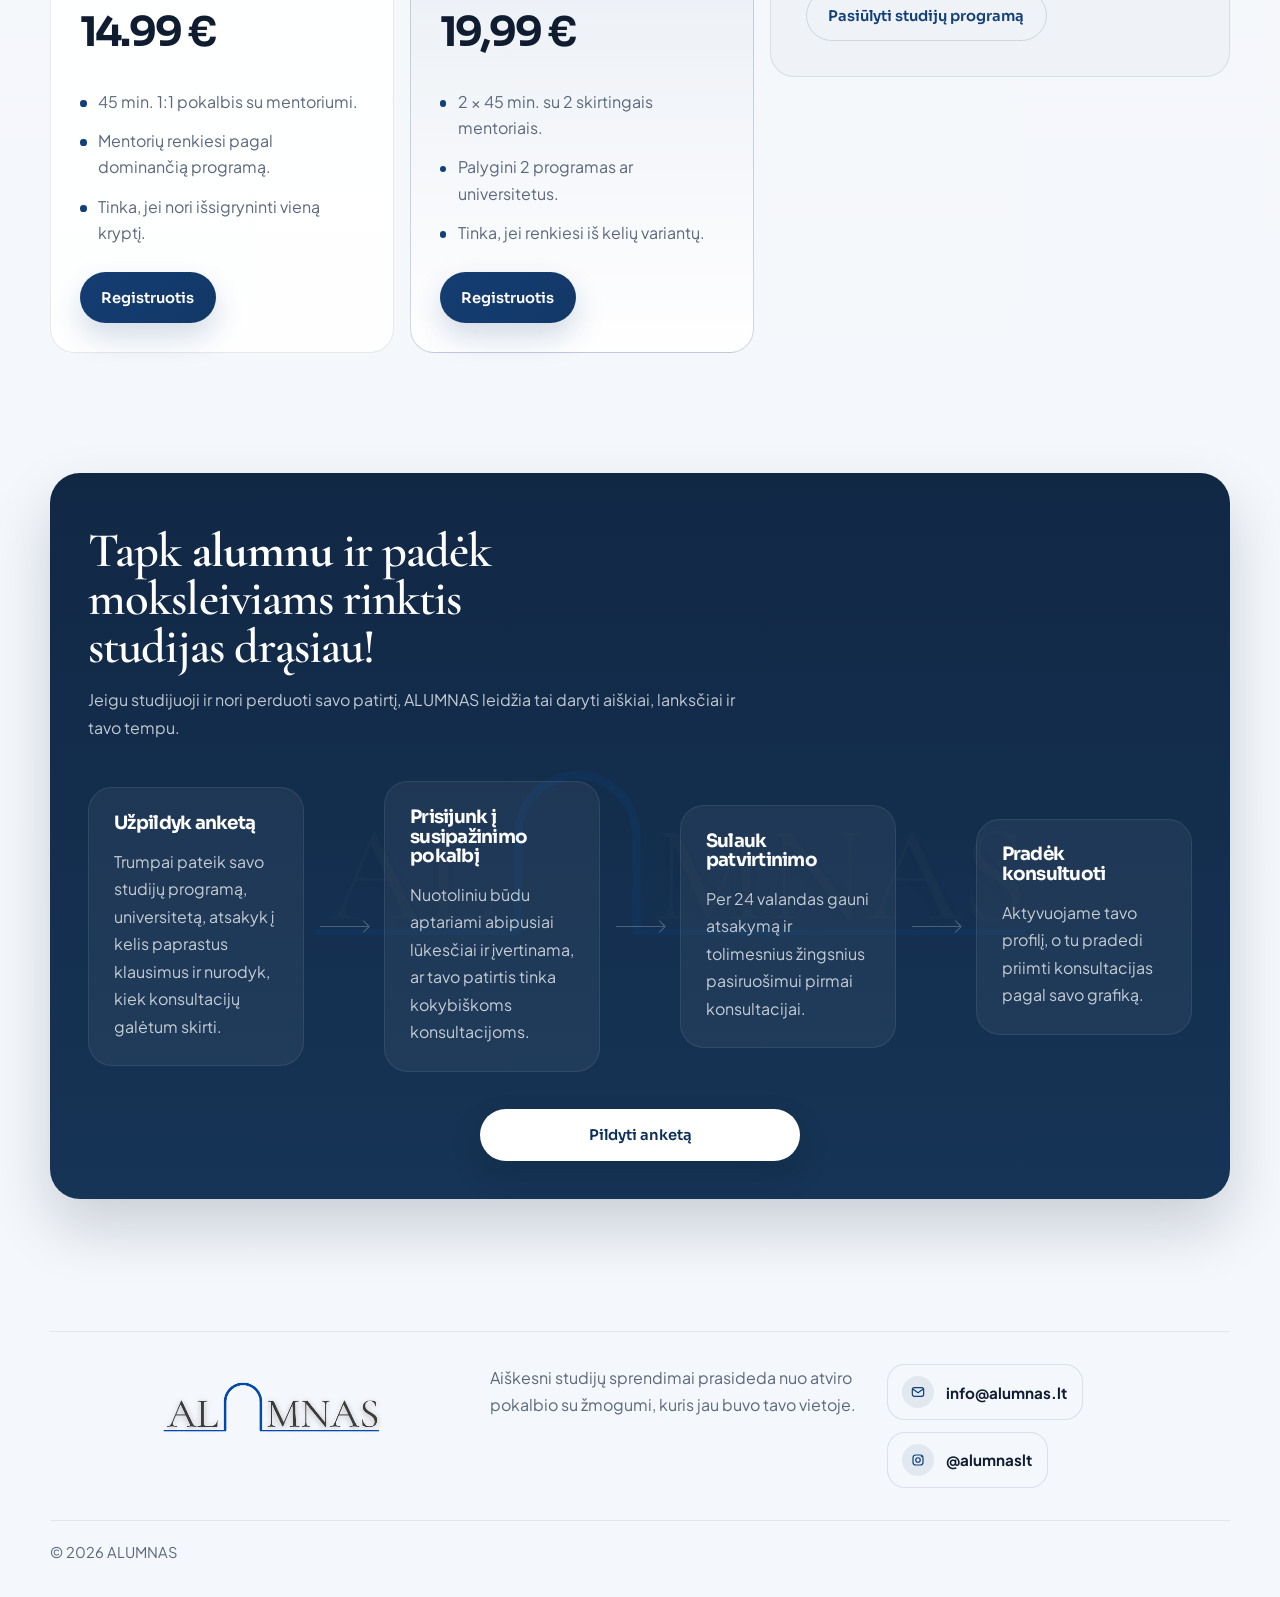
==== commit 1ef9cbdb: "Add Viktorija mentor and update pricing" ====
--- a/index.html
+++ b/index.html
@@ -252,7 +252,7 @@
               <article class="pricing-card">
                 <p class="price-tag">Vienai krypčiai</p>
                 <h3>1 konsultacija</h3>
-                <p class="price">12.99 €</p>
+                <p class="price">14.99 €</p>
                 <ul>
                   <li>45 min. 1:1 pokalbis su mentoriumi.</li>
                   <li>Mentorių renkiesi pagal dominančią programą.</li>
--- a/styles.css
+++ b/styles.css
@@ -219,6 +219,7 @@
   align-items: stretch;
 }
 
+
 .hero-copy {
   position: relative;
   padding: 4rem;
@@ -1860,6 +1861,13 @@
 .mentor-card-button {
   min-width: 190px;
   justify-self: start;
+  text-align: center;
+  white-space: normal;
+  line-height: 1.3;
+}
+
+.mentor-card-button-contact {
+  max-width: 290px;
 }
 
 .mentor-empty-state {
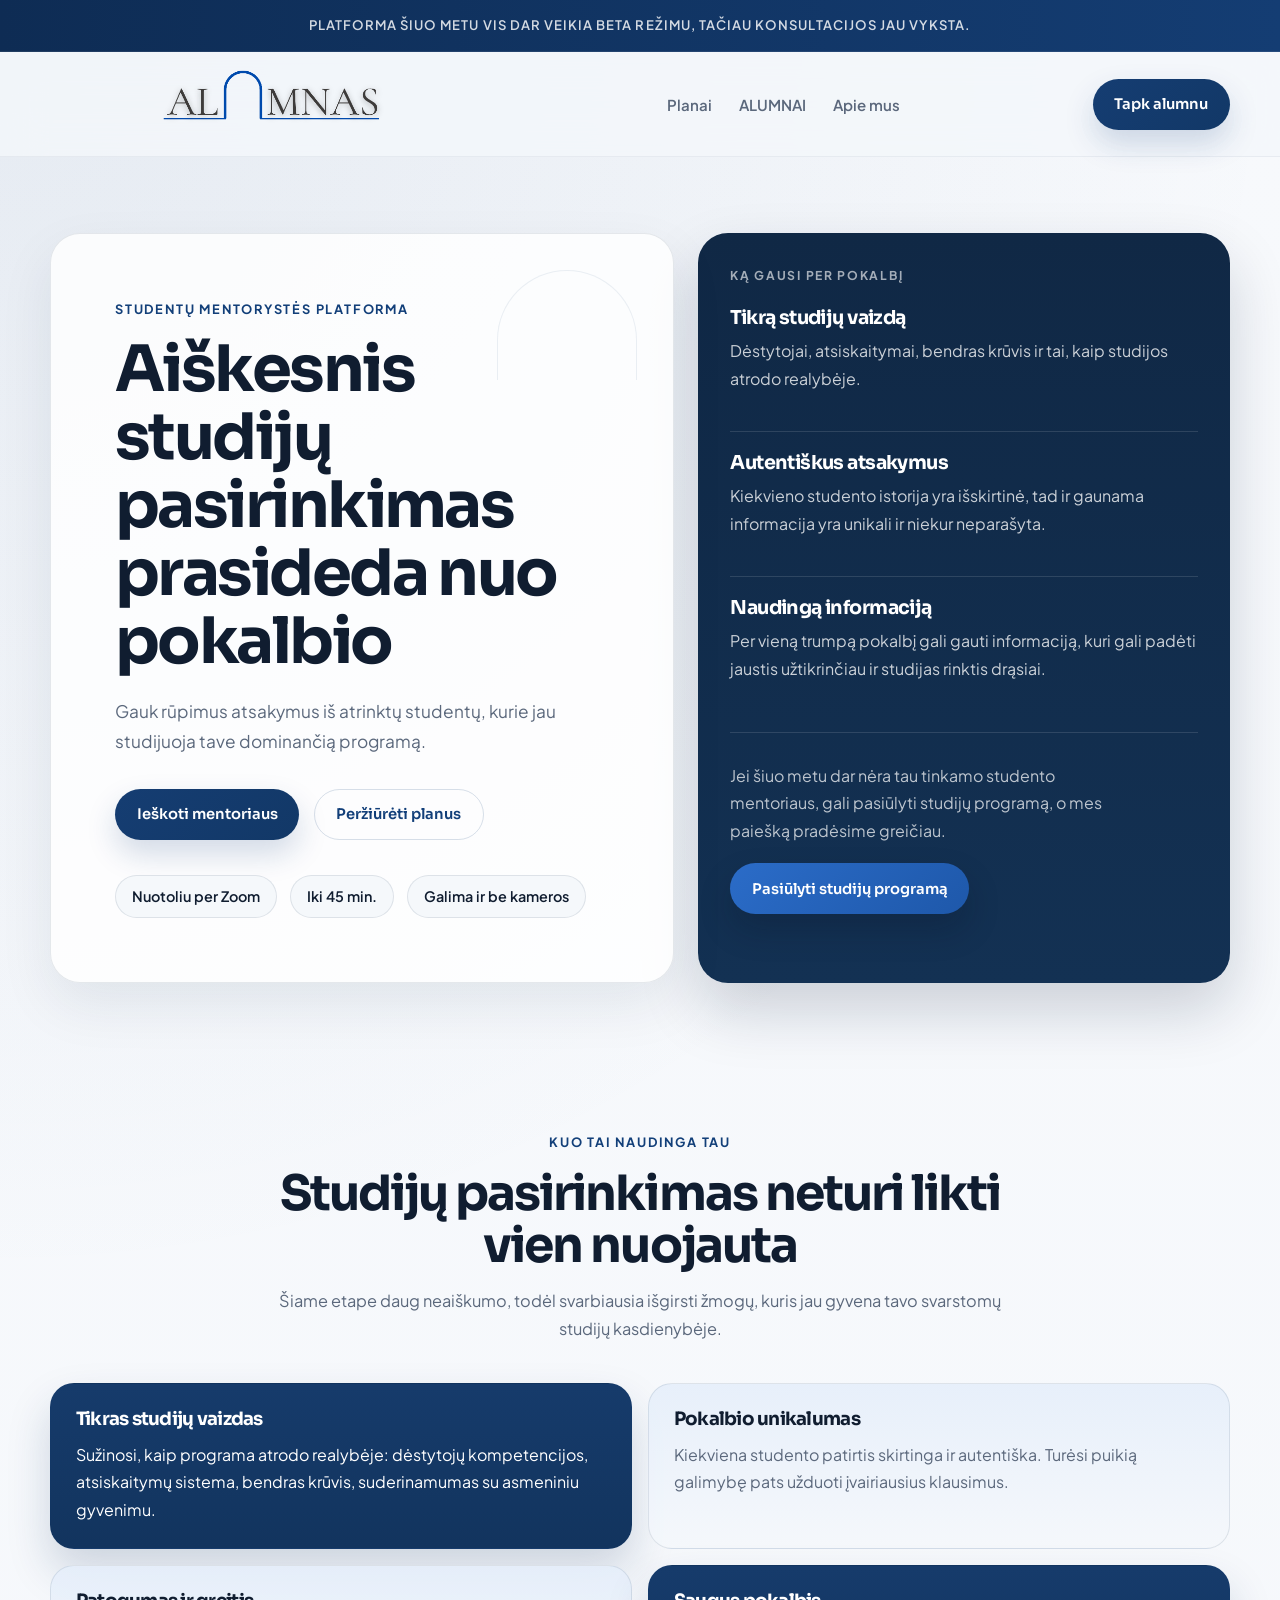
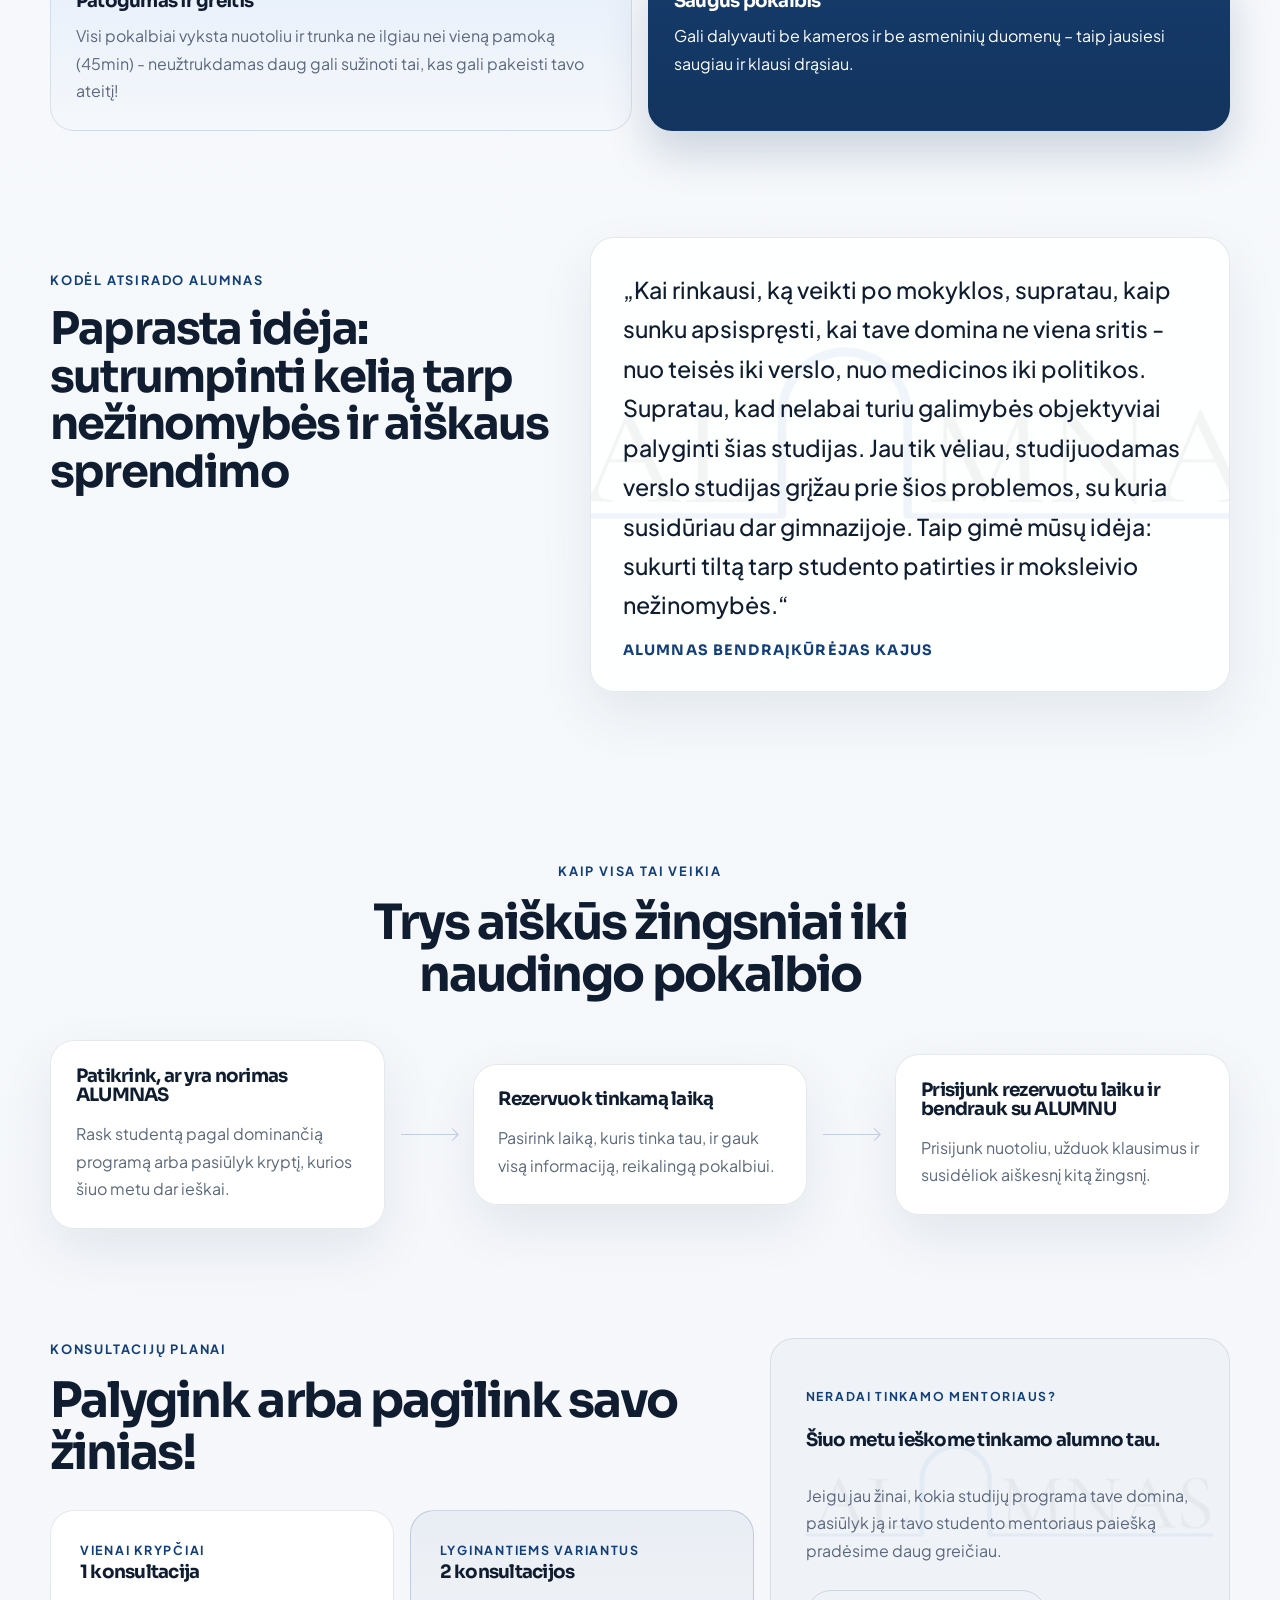
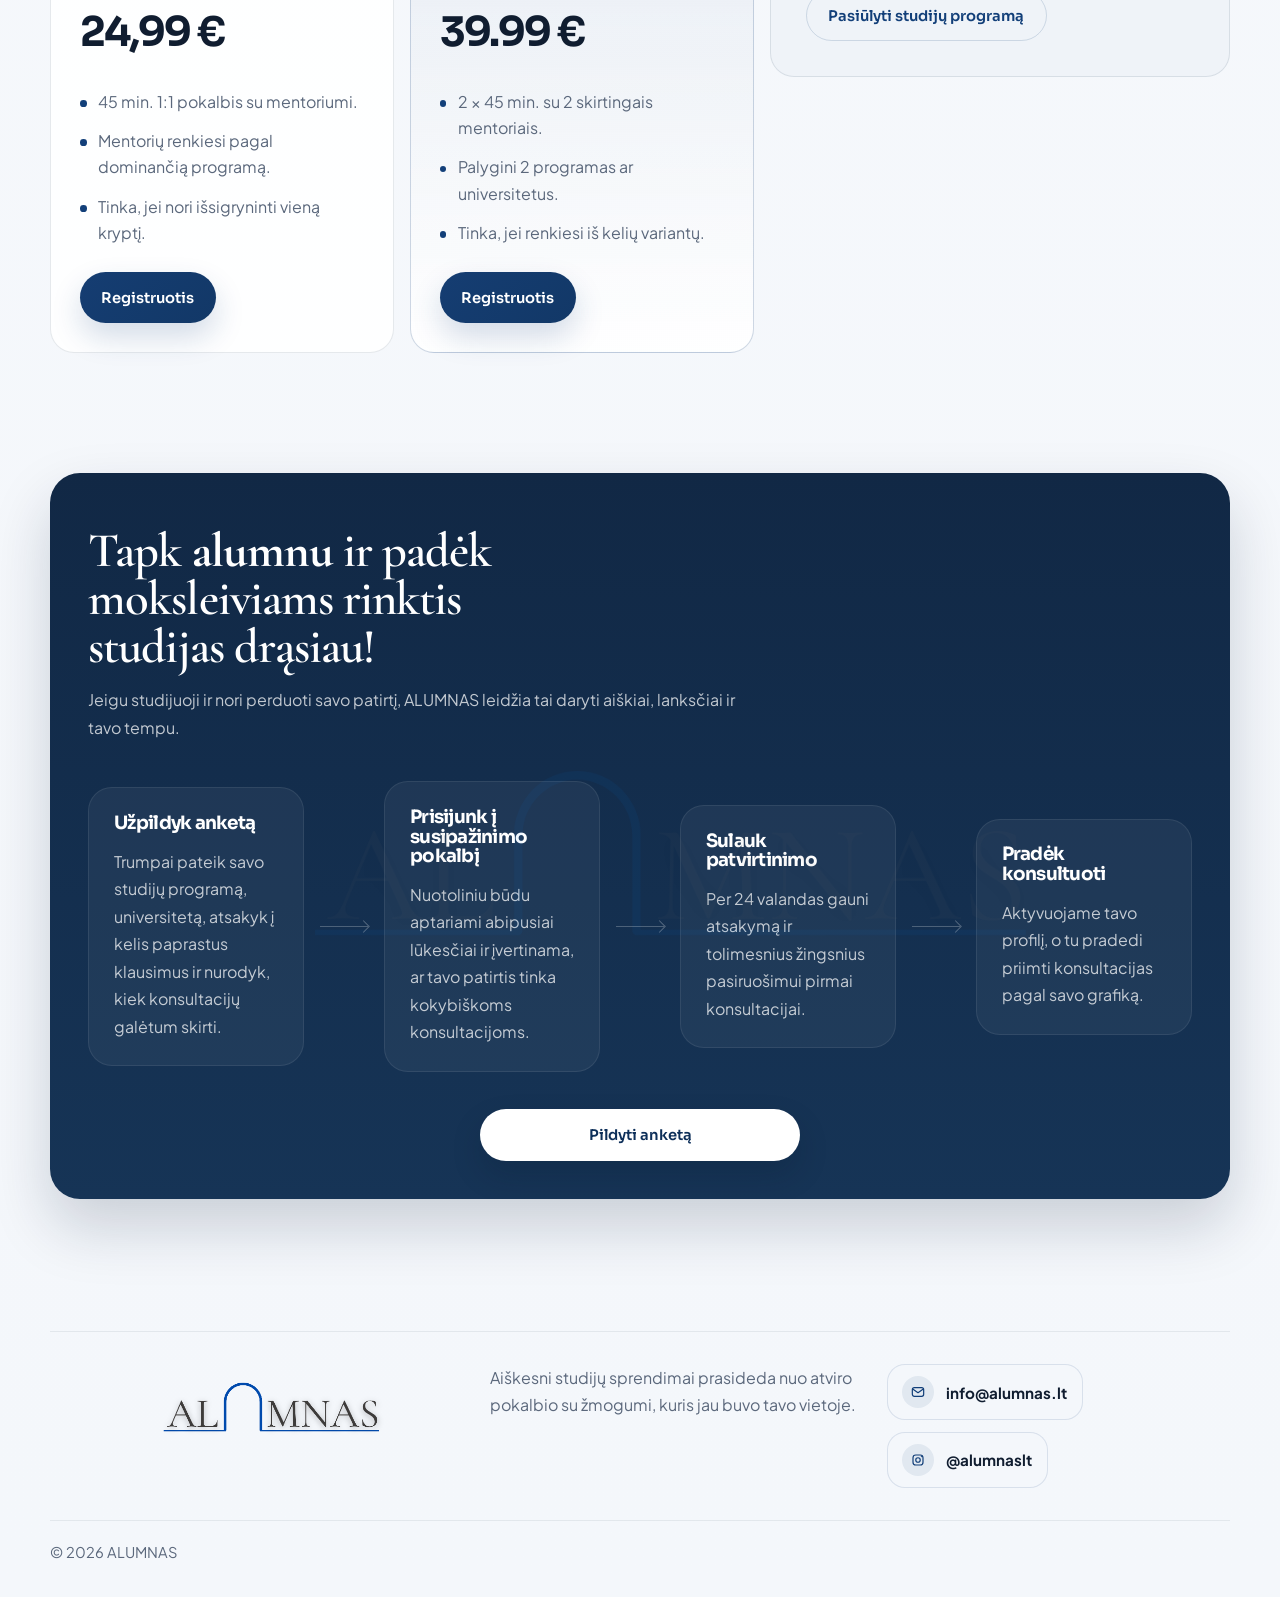
==== commit 2af3287b: "Update mobile layout and pricing" ====
--- a/index.html
+++ b/index.html
@@ -252,7 +252,7 @@
               <article class="pricing-card">
                 <p class="price-tag">Vienai krypčiai</p>
                 <h3>1 konsultacija</h3>
-                <p class="price">14.99 €</p>
+                <p class="price">24,99 €</p>
                 <ul>
                   <li>45 min. 1:1 pokalbis su mentoriumi.</li>
                   <li>Mentorių renkiesi pagal dominančią programą.</li>
@@ -271,7 +271,7 @@
               <article class="pricing-card pricing-card-featured">
                 <p class="price-tag">Lyginantiems variantus</p>
                 <h3>2 konsultacijos</h3>
-                <p class="price">19,99 €</p>
+                <p class="price">39.99 €</p>
                 <ul>
                   <li>2 × 45 min. su 2 skirtingais mentoriais.</li>
                   <li>Palygini 2 programas ar universitetus.</li>
--- a/styles.css
+++ b/styles.css
@@ -893,6 +893,14 @@
 }
 
 @media (max-width: 820px) {
+  .site-header {
+    position: static;
+  }
+
+  .header-inner {
+    gap: 1rem;
+  }
+
   .site-nav {
     justify-content: flex-start;
     gap: 0.9rem 1.2rem;
@@ -959,6 +967,21 @@
     width: min(calc(100% - 28px), var(--max-width));
   }
 
+  .site-header {
+    position: static;
+  }
+
+  .header-inner {
+    padding: 0.9rem 0 1rem;
+    flex-direction: column;
+    align-items: stretch;
+    gap: 0.9rem;
+  }
+
+  .brand-link {
+    justify-content: center;
+  }
+
   .top-note {
     padding: 0.72rem 0.9rem;
   }
@@ -968,18 +991,43 @@
   }
 
   .brand-logo {
-    width: 318px;
-    height: 80px;
+    width: min(100%, 260px);
+    height: 64px;
   }
 
   .brand-logo-light {
-    width: 240px;
-    height: 62px;
+    width: min(100%, 214px);
+    height: 56px;
   }
 
   .brand-logo img,
   .brand-logo-light img {
-    transform: scale(2.75);
+    transform: scale(2.48);
+  }
+
+  .site-nav {
+    width: 100%;
+    gap: 0.55rem;
+    justify-content: stretch;
+  }
+
+  .site-nav a {
+    flex: 1 1 calc(33.333% - 0.55rem);
+    min-width: 0;
+    min-height: 2.9rem;
+    padding: 0.75rem 0.9rem;
+    border: 1px solid rgba(18, 63, 121, 0.12);
+    border-radius: 16px;
+    background: rgba(255, 255, 255, 0.82);
+    text-align: center;
+  }
+
+  .site-nav a.is-active {
+    background: rgba(18, 63, 121, 0.08);
+  }
+
+  .header-inner > .button {
+    width: 100%;
   }
 
   .mentor-watermark img {
@@ -1004,7 +1052,7 @@
 
   .hero,
   .section {
-    padding: 4rem 0;
+    padding: 3.5rem 0;
   }
 
   .hero-copy {
@@ -1027,6 +1075,19 @@
     width: 100%;
   }
 
+  .hero h1 {
+    max-width: none;
+    font-size: clamp(2.35rem, 10vw, 3.5rem);
+  }
+
+  .hero-text,
+  .section-text,
+  .quote-card p,
+  .mentor-text,
+  .footer-copy p {
+    font-size: 0.98rem;
+  }
+
   .hero-meta li {
     width: 100%;
     text-align: center;
@@ -1036,6 +1097,30 @@
   .quote-intro h2,
   .mentor-head h2 {
     line-height: 1.05;
+  }
+
+  .quote-card,
+  .pricing-card,
+  .plans-side,
+  .mentor-wrap,
+  .footer-top {
+    padding-left: 1.35rem;
+    padding-right: 1.35rem;
+  }
+
+  .price {
+    font-size: 2.15rem;
+  }
+
+  .footer-top {
+    gap: 1.25rem;
+    text-align: center;
+  }
+
+  .footer-brand,
+  .footer-links {
+    justify-self: center;
+    justify-items: center;
   }
 }
 
@@ -1945,10 +2030,12 @@
 
   .about-intro-copy h1 {
     max-width: 11ch;
+    font-size: clamp(2.25rem, 9vw, 3.35rem);
   }
 
   .about-mosaic {
     margin-top: 1.5rem;
+    row-gap: 0.85rem;
   }
 
   .about-story-brief {
@@ -1960,7 +2047,7 @@
   }
 
   .about-shot-portrait {
-    min-height: 220px;
+    min-height: 200px;
   }
 
   .founders-compact-grid {
@@ -1975,7 +2062,7 @@
   }
 
   .mentors-hero-visual {
-    min-height: 280px;
+    min-height: 320px;
   }
 
   .mentors-hero-overlay {
@@ -1983,6 +2070,7 @@
     right: 1rem;
     bottom: 1rem;
     padding: 1.15rem;
+    border-radius: 22px;
   }
 
   .mentors-hero-overlay h1 {
@@ -1990,6 +2078,11 @@
     font-size: clamp(2rem, 8vw, 3rem);
   }
 
+  .mentors-hero-overlay .mentors-lead {
+    font-size: 0.94rem;
+    line-height: 1.55;
+  }
+
   .mentor-directory-toolbar {
     padding: 1rem;
   }
@@ -2005,20 +2098,39 @@
 
   .mentor-card-layout {
     grid-template-columns: 1fr;
+    gap: 1rem;
   }
 
   .mentor-card-photo-wrap {
-    width: 88px;
-    height: 88px;
+    width: 104px;
+    height: 104px;
+    margin: 0 auto;
   }
 
   .mentor-card-top {
     flex-direction: column;
+    gap: 0.65rem;
   }
 
   .mentor-card-rating {
     justify-items: start;
     text-align: left;
+  }
+
+  .mentor-card-name {
+    font-size: 1.38rem;
+  }
+
+  .mentor-card-study {
+    font-size: 0.96rem;
+  }
+
+  .mentor-card-bottom {
+    gap: 0.8rem;
+  }
+
+  .mentor-card-button-contact {
+    max-width: none;
   }
 
   .mentor-card-button,
@@ -2480,11 +2592,38 @@
     width: 96px;
     height: 96px;
   }
+
+  .booking-result-card h1 {
+    font-size: clamp(2rem, 7vw, 3rem);
+  }
 }
 
 @media (max-width: 640px) {
   .booking-modal-shell {
-    padding: 0.85rem;
+    align-items: flex-end;
+    padding: 0.65rem;
+  }
+
+  .booking-modal-card {
+    width: 100%;
+    max-height: min(88vh, 820px);
+    padding: 1.05rem;
+    border-radius: 24px;
+  }
+
+  .booking-modal-close {
+    width: 2.7rem;
+    height: 2.7rem;
+    font-size: 1.65rem;
+  }
+
+  .booking-modal-profile-copy h2 {
+    font-size: clamp(1.7rem, 7vw, 2.25rem);
+  }
+
+  .booking-modal-panel,
+  .booking-form {
+    padding: 1.05rem;
   }
 
   .booking-date-grid,
@@ -2492,6 +2631,15 @@
     grid-template-columns: 1fr;
   }
 
+  .booking-date-chip {
+    min-height: 4rem;
+  }
+
+  .booking-slot-button,
+  .booking-form-field input {
+    min-height: 3.1rem;
+  }
+
   .booking-result-actions,
   .booking-result-button {
     width: 100%;
